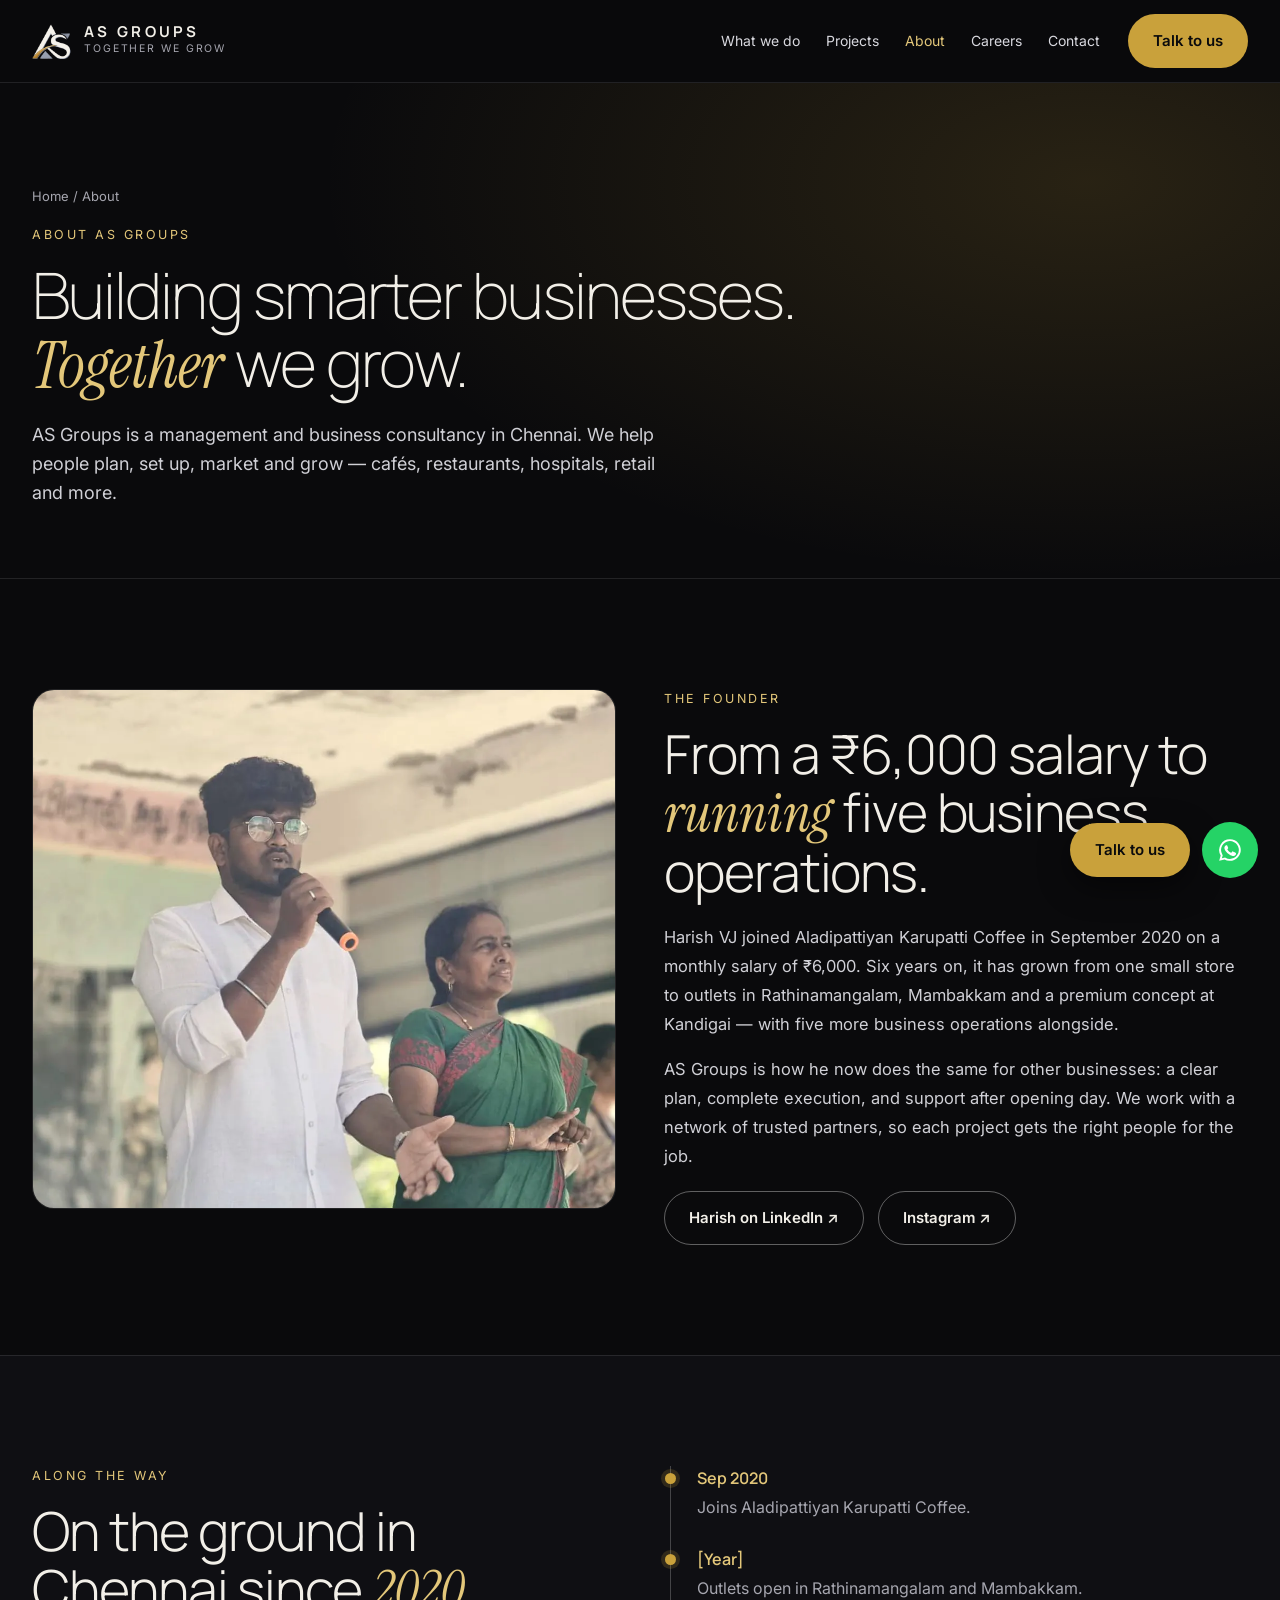
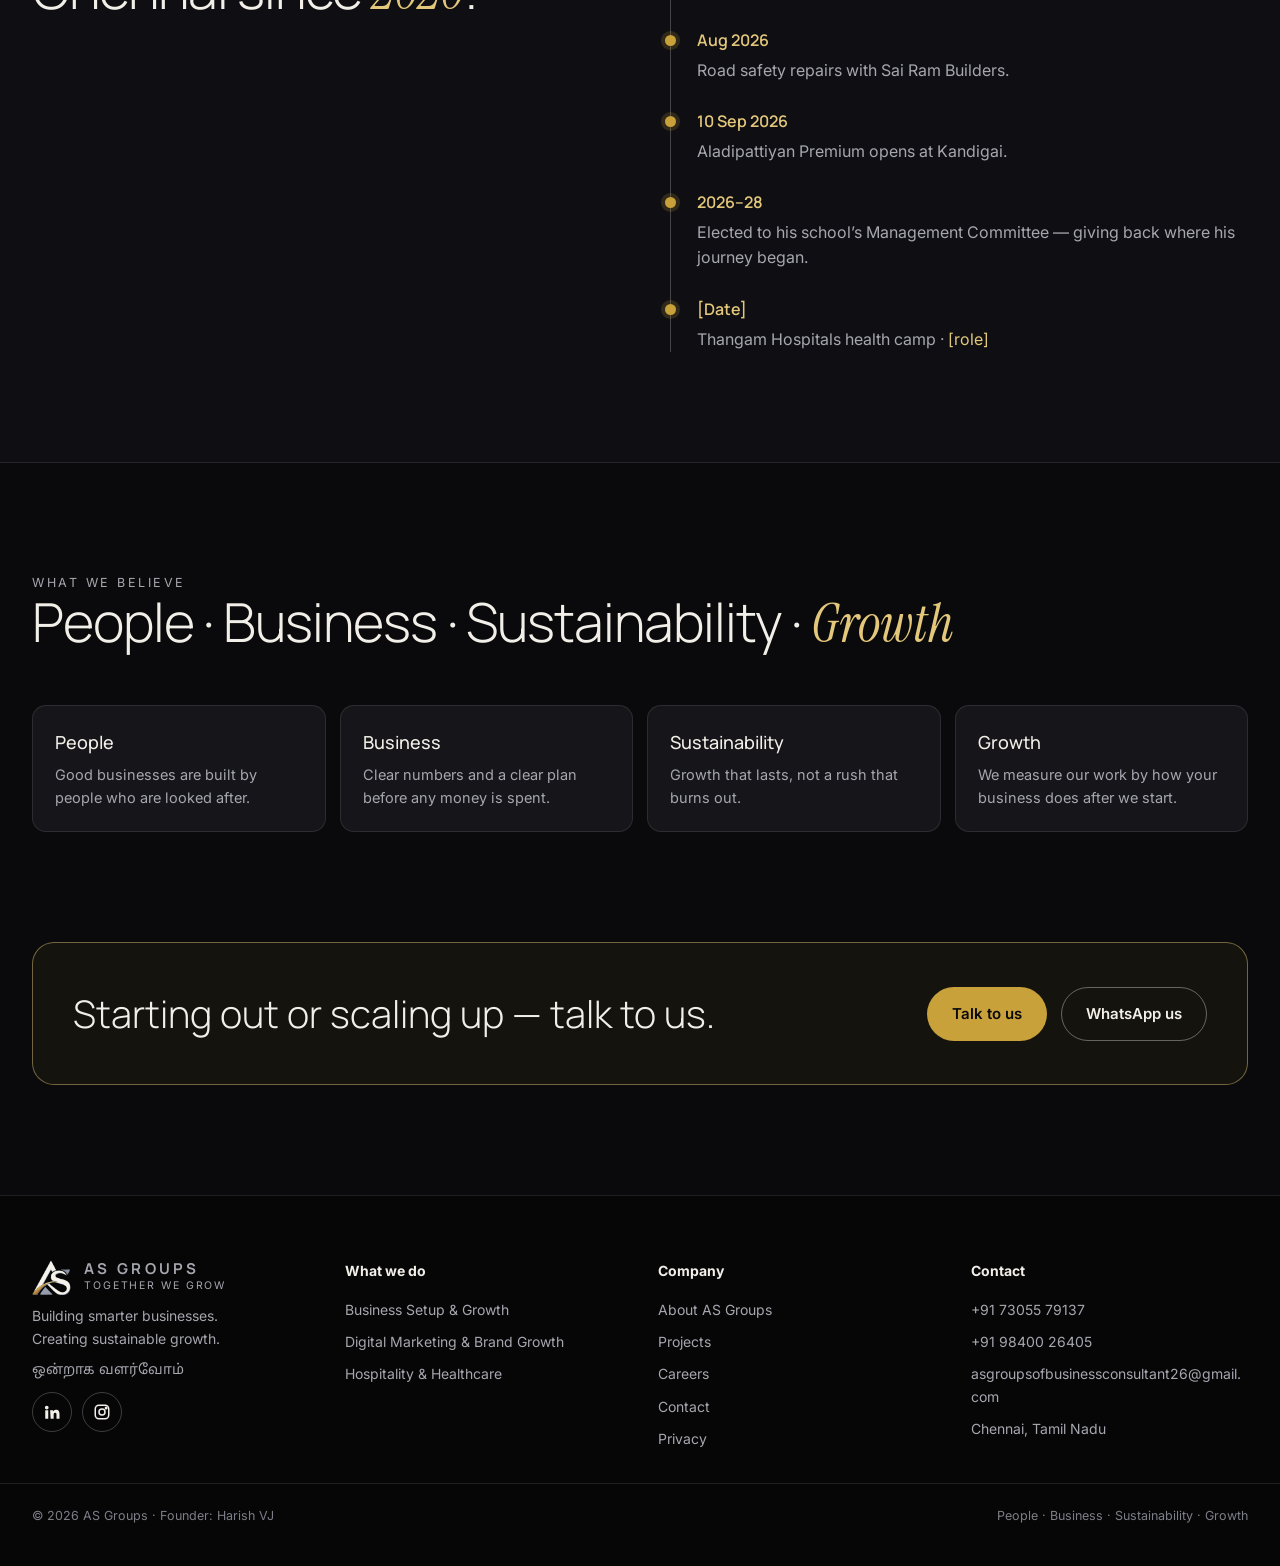
==== about.html @ 6f8d4e2d "AS Groups website: homepage, three service pages, projects, about, careers, contact and privacy Co-A" ====
<!DOCTYPE html>
<html lang="en">
<head>
<meta charset="utf-8">
<meta name="viewport" content="width=device-width, initial-scale=1">
<title>About — AS Groups</title>
<meta name="description" content="About AS Groups — management and business consultants in Chennai, founded by Harish VJ.">
<meta name="theme-color" content="#0A0A0C">
<link rel="icon" href="assets/img/favicon.png">
<link rel="preconnect" href="https://fonts.googleapis.com"><link rel="preconnect" href="https://fonts.gstatic.com" crossorigin>
<link href="https://fonts.googleapis.com/css2?family=Inter:wght@400;500;600&family=Manrope:wght@200;300;400;500;600;700;800&family=Instrument+Serif:ital@0;1&family=Noto+Sans+Tamil:wght@500&display=swap" rel="stylesheet">
<link rel="stylesheet" href="css/styles.css">
</head>
<body>
<a class="skip" href="#main">Skip to content</a>
<header id="site-header"></header>
<main id="main">
<section class="page-hero">
  <div class="wrap">
    <p class="crumbs in"><a href="index.html">Home</a> / About</p>
    <p class="eyebrow in">About AS Groups</p>
    <h1 class="in d1">Building smarter businesses. <span class="serif">Together</span> we grow.</h1>
    <p class="lead in d2">AS Groups is a management and business consultancy in Chennai. We help people plan, set up, market and grow — cafés, restaurants, hospitals, retail and more.</p>
  </div>
</section>

<section class="section">
  <div class="wrap split">
    <div class="media-frame reveal" style="min-height:520px"><img src="assets/img/speaking.webp" alt="Harish VJ, founder of AS Groups, speaking at a community event" style="object-position:40% 30%"></div>
    <div class="reveal d1">
      <p class="eyebrow">The founder</p>
      <h2 class="h2">From a ₹6,000 salary to <span class="serif">running</span> five business operations.</h2>
      <div class="prose" style="margin-top:22px">
        <p>Harish VJ joined Aladipattiyan Karupatti Coffee in September 2020 on a monthly salary of ₹6,000. Six years on, it has grown from one small store to outlets in Rathinamangalam, Mambakkam and a premium concept at Kandigai — with five more business operations alongside.</p>
        <p>AS Groups is how he now does the same for other businesses: a clear plan, complete execution, and support after opening day. We work with a network of trusted partners, so each project gets the right people for the job.</p>
      </div>
      <div class="hero-ctas" style="margin-top:20px">
        <a class="btn btn-ghost" href="https://www.linkedin.com/in/harish-ambigadoss-538801385/" target="_blank" rel="noopener">Harish on LinkedIn ↗</a>
        <a class="btn btn-ghost" href="https://www.instagram.com/vjharish._.8197/" target="_blank" rel="noopener">Instagram ↗</a>
      </div>
    </div>
  </div>
</section>
<section class="section alt">
  <div class="wrap split">
    <div class="reveal"><p class="eyebrow">Along the way</p><h2 class="h2">On the ground in Chennai since <span class="serif">2020</span>.</h2></div>
    <div class="timeline reveal d1">
      <div><b>Sep 2020</b><p>Joins Aladipattiyan Karupatti Coffee.</p></div>
      <div><b>[Year]</b><p>Outlets open in Rathinamangalam and Mambakkam.</p></div>
      <div><b>Aug 2026</b><p>Road safety repairs with Sai Ram Builders.</p></div>
      <div><b>10 Sep 2026</b><p>Aladipattiyan Premium opens at Kandigai.</p></div>
      <div><b>2026–28</b><p>Elected to his school’s Management Committee — giving back where his journey began.</p></div>
      <div><b>[Date]</b><p>Thangam Hospitals health camp · <span class="ph">[role]</span></p></div>
    </div>
  </div>
</section>
<section class="section">
  <div class="wrap">
    <div class="section-head reveal"><div><p class="eyebrow">What we believe</p><h2 class="h2">People · Business · Sustainability · <span class="serif">Growth</span></h2></div></div>
    <div class="svc-list">
      <div class="svc reveal"><h3>People</h3><p>Good businesses are built by people who are looked after.</p></div>
      <div class="svc reveal d1"><h3>Business</h3><p>Clear numbers and a clear plan before any money is spent.</p></div>
      <div class="svc reveal d2"><h3>Sustainability</h3><p>Growth that lasts, not a rush that burns out.</p></div>
      <div class="svc reveal d3"><h3>Growth</h3><p>We measure our work by how your business does after we start.</p></div>
    </div>
  </div>
</section>
<section class="section" style="padding-top:0">
  <div class="wrap"><div class="cta-band reveal"><h2>Starting out or scaling up — talk to us.</h2><div class="hero-ctas" style="margin:0"><button class="btn btn-gold" type="button" data-enquire="General enquiry">Talk to us</button><a class="btn btn-ghost" href="https://wa.me/917305579137" target="_blank" rel="noopener">WhatsApp us</a></div></div></div>
</section>

</main>
<footer id="site-footer"></footer>
<script src="js/content.js"></script>
<script src="js/main.js"></script>
</body>
</html>
---- css/styles.css ----
/* =========================================================
   AS Groups — site styles
   1. Tokens (colours, fonts, spacing) — change the look here
   2. Base
   3. Components, section by section (same order as index.html)
   4. Motion
   5. Mobile
   ========================================================= */

/* 1. TOKENS ------------------------------------------------ */
:root {
  /* C2 ink black + AS Groups gold */
  --bg: #0A0A0C;
  --bg-2: #0F0F13;          /* alternate section background */
  --surface: #15151A;       /* cards */
  --surface-2: #1B1B21;
  --line: rgba(255, 255, 255, .10);
  --line-strong: rgba(255, 255, 255, .22);
  --text: #F2EFE8;
  --muted: #A6A6AF;
  --muted-2: #7E7E88;
  --gold: #C9A13B;
  --gold-light: #E3C77A;
  --gold-soft: rgba(201, 161, 59, .12);
  --navy: #13224F;          /* brand link to the logo, used sparingly */
  --ink: #0A0A0C;           /* text on gold / ivory */
  --live: #7FE0A0;
  --progress: #F0C674;
  --wa: #25D366;

  --font-display: 'Manrope', system-ui, sans-serif;
  --font-body: 'Inter', system-ui, sans-serif;
  --font-accent: 'Instrument Serif', Georgia, serif;
  --font-tamil: 'Noto Sans Tamil', sans-serif;

  --max: 1280px;
  --pad: 32px;
  --radius: 18px;
  --radius-lg: 22px;
  --ease: cubic-bezier(.2, .7, .2, 1);
}

/* 2. BASE -------------------------------------------------- */
*, *::before, *::after { box-sizing: border-box; }
html { scroll-behavior: smooth; }
body { margin: 0; background: var(--bg); color: var(--text); font-family: var(--font-body); font-size: 16px; line-height: 1.6; -webkit-font-smoothing: antialiased; overflow-x: hidden; }
img { max-width: 100%; display: block; }
a { color: var(--gold-light); }
a:hover { color: #F2DFA6; }
button { font: inherit; }
:focus-visible { outline: 2px solid var(--gold-light); outline-offset: 3px; border-radius: 6px; }
.wrap { max-width: var(--max); margin: 0 auto; padding: 0 var(--pad); }
.serif { font-family: var(--font-accent); font-style: italic; font-weight: 400; color: var(--gold-light); letter-spacing: 0; }
.eyebrow { margin: 0 0 16px; font-size: 12.5px; letter-spacing: .2em; color: var(--gold-light); text-transform: uppercase; }
.h2 { margin: 0; font-family: var(--font-display); font-weight: 300; font-size: clamp(32px, 4.2vw, 58px); line-height: 1.08; letter-spacing: -.02em; }
.muted { color: var(--muted); }
.ph { color: var(--gold-light); } /* visible [placeholder] text still to be filled */
.sr-only { position: absolute; width: 1px; height: 1px; overflow: hidden; clip: rect(0 0 0 0); white-space: nowrap; }

.btn { display: inline-flex; align-items: center; gap: 9px; text-decoration: none; font-weight: 600; font-size: 15px; padding: 14px 24px; border-radius: 999px; border: 1px solid transparent; cursor: pointer; transition: transform .25s ease, background .25s ease, color .25s ease; min-height: 48px; }
.btn:hover { transform: translateY(-2px); }
.btn-gold { background: var(--gold); color: var(--ink); }
.btn-gold:hover { color: var(--ink); background: var(--gold-light); }
.btn-light { background: var(--text); color: var(--ink); }
.btn-light:hover { color: var(--ink); }
.btn-ghost { border-color: rgba(255, 255, 255, .35); color: var(--text); background: transparent; }
.btn-ghost:hover { color: var(--text); border-color: var(--text); }

/* 3. COMPONENTS -------------------------------------------- */

/* Header */
.site-header { position: sticky; top: 0; z-index: 50; background: rgba(10, 10, 12, .78); backdrop-filter: blur(14px); -webkit-backdrop-filter: blur(14px); border-bottom: 1px solid var(--line); }
.nav { display: flex; align-items: center; gap: 28px; padding-top: 14px; padding-bottom: 14px; }
.brand { display: flex; align-items: center; gap: 12px; text-decoration: none; color: var(--text); }
.brand img { width: 40px; height: 35px; object-fit: contain; }
.brand b { font-family: var(--font-display); font-weight: 700; letter-spacing: .22em; font-size: 15px; display: block; line-height: 1.1; }
.brand small { font-size: 10.5px; letter-spacing: .18em; color: var(--muted); display: block; }
.nav-links { display: flex; gap: 26px; margin-left: auto; font-size: 14px; }
.nav-links a { color: #D9D9DF; text-decoration: none; }
.nav-links a:hover { color: var(--gold-light); }
.menu-btn { display: none; margin-left: auto; background: none; border: 1px solid var(--line-strong); color: var(--text); border-radius: 10px; width: 46px; height: 46px; cursor: pointer; }

/* Hero (B2.2) */
.hero { position: relative; overflow: hidden; }
.hero-bg { position: absolute; inset: 0; width: 100%; height: 100%; object-fit: cover; object-position: 60% 50%; }
.hero-shade { position: absolute; inset: 0; background: linear-gradient(90deg, rgba(10,10,12,.95) 0%, rgba(10,10,12,.82) 40%, rgba(10,10,12,.62) 70%, rgba(10,10,12,.74) 100%); }
.hero-fade { position: absolute; left: 0; right: 0; bottom: 0; height: 160px; background: linear-gradient(0deg, var(--bg), rgba(10,10,12,0)); }
.hero-inner { position: relative; display: flex; flex-wrap: wrap; align-items: center; gap: 20px; min-height: 720px; padding-top: 30px; padding-bottom: 20px; }
.hero-copy { flex: 1 1 460px; min-width: 0; }
.hero h1 { margin: 0; font-family: var(--font-display); font-weight: 200; font-size: clamp(44px, 5.6vw, 80px); line-height: 1.04; letter-spacing: -.03em; }
.hero-lead { margin: 28px 0 0; max-width: 470px; font-size: 18px; color: #D0D0D6; }
.hero-ctas { display: flex; gap: 14px; flex-wrap: wrap; margin-top: 36px; }

.constellation { flex: 0 0 640px; height: 640px; position: relative; margin: 0 auto; }
.constellation .sway { position: absolute; inset: 0; }
.constellation svg { position: absolute; inset: 0; overflow: visible; }
.c-card { position: absolute; }
.c-card:hover { z-index: 5; }
.c-card .card { border-radius: 8px; overflow: hidden; border: 1px solid rgba(255,255,255,.25); box-shadow: 0 18px 40px rgba(0,0,0,.55); transition: transform .45s var(--ease), box-shadow .45s ease; }
.c-card .card:hover { transform: scale(1.18); box-shadow: 0 30px 60px rgba(0,0,0,.7); }  /* pops up while the float keeps running */
.c-card img { width: 100%; height: 100%; object-fit: cover; }
.c-gold { background: linear-gradient(160deg, var(--gold), #8A6A1F); display: flex; align-items: flex-end; padding: 14px; font-family: var(--font-display); font-weight: 700; color: var(--ink); font-size: 15px; line-height: 1.2; }
.hub { pointer-events: none; position: absolute; left: 150px; top: 220px; width: 340px; height: 200px; display: flex; flex-direction: column; align-items: center; justify-content: center; text-align: center; }
.hub .halo { position: absolute; inset: -40px; background: radial-gradient(closest-side, rgba(201,161,59,.22), rgba(201,161,59,0)); }
.hub-words { position: relative; height: 64px; width: 340px; }
.hub-words span { position: absolute; inset: 0; font-family: var(--font-display); font-weight: 200; font-size: 54px; letter-spacing: -.02em; line-height: 64px; opacity: 0; }
.hub-words .w3 { font-size: 46px; }
.hub-words .w4 { font-family: var(--font-accent); font-style: italic; font-size: 64px; color: var(--gold-light); }
.hub small { position: relative; font-size: 11px; letter-spacing: .24em; color: #D0D0D6; margin-top: 10px; }

/* "Where are you today?" chooser */
.chooser { position: relative; border-top: 1px solid rgba(227,199,122,.35); border-bottom: 1px solid var(--line); background: rgba(10,10,12,.88); }
.chooser .grid { display: grid; grid-template-columns: repeat(auto-fit, minmax(240px, 1fr)); }
.chooser-title { padding: 30px 24px 30px 0; border-right: 1px solid var(--line); }
.chooser-title .serif { font-size: 34px; line-height: 1.1; display: block; }
.door { display: flex; flex-direction: column; justify-content: center; gap: 6px; padding: 30px 24px; border: 0; border-right: 1px solid var(--line); background: transparent; color: var(--text); text-align: left; cursor: pointer; transition: background .3s ease; }
.door:last-child { border-right: 0; }
.door:hover { background: var(--gold-soft); }
.door .num { font-size: 12px; letter-spacing: .14em; color: var(--gold-light); }
.door .t { font-family: var(--font-display); font-size: 21px; }
.door .arr { display: inline-block; color: var(--gold-light); transition: transform .3s ease; }
.door:hover .arr { transform: translateX(6px); }
.door .s { font-size: 13.5px; color: var(--muted); }

/* Numbers */
.numbers { border-bottom: 1px solid var(--line); background: var(--bg-2); }
.numbers .grid { display: grid; grid-template-columns: repeat(auto-fit, minmax(220px, 1fr)); }
.stat { padding: 34px 24px; border-right: 1px solid var(--line); }
.stat:first-child { padding-left: 0; }
.stat:last-child { border-right: 0; }
.stat b { display: block; font-family: var(--font-display); font-weight: 300; font-size: 52px; line-height: 1; font-variant-numeric: tabular-nums; }
.stat b em { font-style: normal; color: var(--gold); }
.stat > span { display: block; font-size: 13.5px; color: var(--muted); margin-top: 8px; }

/* Services strip */
.strip { overflow: hidden; padding: 22px 0; border-bottom: 1px solid var(--line); }
.track { display: flex; width: max-content; font-family: var(--font-display); font-size: 22px; font-weight: 300; color: #D0D0D6; white-space: nowrap; }
.track span { padding: 0 22px; }
.track i { font-style: normal; color: var(--gold); }

/* Verticals */
.section { padding: 110px 0; }
.section-head { display: flex; flex-wrap: wrap; gap: 24px; align-items: flex-end; justify-content: space-between; margin-bottom: 52px; }
.section-head p { margin: 0; max-width: 380px; color: var(--muted); }
.stack { display: flex; flex-direction: column; gap: 28px; }
.vcard { position: sticky; top: 96px; background: var(--surface); border: 1px solid var(--line); border-radius: var(--radius-lg); overflow: hidden; display: grid; grid-template-columns: repeat(auto-fit, minmax(320px, 1fr)); min-height: 470px; box-shadow: 0 -20px 50px rgba(0,0,0,.45); }
.vcard:nth-child(2) { top: 124px; background: var(--surface-2); }
.vcard:nth-child(3) { top: 152px; background: #1F1F26; }
.vcard-media { position: relative; min-height: 300px; overflow: hidden; }
.vcard-media img { position: absolute; inset: 0; width: 100%; height: 100%; object-fit: cover; transition: transform 1.2s var(--ease); }
.vcard:hover .vcard-media img { transform: scale(1.05); }
.vcard-body { padding: 44px; display: flex; flex-direction: column; gap: 20px; }
.vcard-body .label { font-size: 12.5px; letter-spacing: .16em; color: var(--gold-light); text-transform: uppercase; }
.vcard-body h3 { margin: 0; font-family: var(--font-display); font-weight: 300; font-size: 32px; line-height: 1.2; letter-spacing: -.01em; }
.tags { display: flex; flex-wrap: wrap; gap: 8px; }
.tag { font-size: 13px; padding: 6px 12px; border-radius: 999px; border: 1px solid var(--line-strong); color: #D0D0D6; }
.tag.hot { border-color: rgba(227,199,122,.55); color: var(--gold-light); }
.vcard-foot { margin-top: auto; display: flex; align-items: center; gap: 28px; flex-wrap: wrap; border-top: 1px solid var(--line); padding-top: 20px; }
.count b { display: block; font-family: var(--font-display); font-size: 34px; font-weight: 300; line-height: 1.1; font-variant-numeric: tabular-nums; }
.count > span { font-size: 12.5px; display: flex; align-items: center; gap: 6px; }
.count .live { color: var(--live); }
.count .prog { color: var(--progress); }
.dot { width: 7px; height: 7px; border-radius: 50%; background: #3DDC84; display: inline-block; }
.vcard-foot .btn { margin-left: auto; padding: 11px 20px; font-size: 14px; min-height: 44px; }

/* Process */
.process-line { height: 2px; background: var(--line); border-radius: 2px; }
.process-line i { display: block; height: 2px; background: linear-gradient(90deg, var(--gold), var(--gold-light)); border-radius: 2px; transform-origin: left; transform: scaleX(0); transition: transform 1.6s var(--ease); }
.process-line.is-in i { transform: scaleX(1); }
html:not(.js) .process-line i { transform: none; }
.steps { display: grid; grid-template-columns: repeat(auto-fit, minmax(220px, 1fr)); gap: 28px; padding-top: 30px; }
.steps b { font-family: var(--font-display); font-size: 14px; color: var(--gold); }
.steps h3 { margin: 10px 0; font-family: var(--font-display); font-weight: 400; font-size: 24px; }
.steps p { margin: 0; color: var(--muted); }

/* Projects */
.alt { background: var(--bg-2); border-top: 1px solid var(--line); border-bottom: 1px solid var(--line); }
.cards { display: grid; grid-template-columns: repeat(auto-fit, minmax(250px, 1fr)); gap: 22px; }
.pcard { background: var(--surface); border: 1px solid var(--line); border-radius: var(--radius); overflow: hidden; transition: transform .35s ease, border-color .35s ease; }
.pcard:hover { transform: translateY(-6px); border-color: rgba(227,199,122,.5); }
.pcard-media { height: 200px; overflow: hidden; }
.pcard-media img { width: 100%; height: 100%; object-fit: cover; transition: transform 1.2s var(--ease); }
.pcard:hover .pcard-media img { transform: scale(1.05); }
.pcard-media.empty { display: flex; align-items: center; justify-content: center; background-color: #111115; background-image: radial-gradient(rgba(227,199,122,.18) 1px, transparent 1px); background-size: 14px 14px; }
.pcard-media.empty span { font-size: 12.5px; color: var(--gold-light); border: 1px dashed rgba(227,199,122,.6); padding: 6px 12px; border-radius: 8px; }
.pcard-body { padding: 22px; }
.pcard-meta { display: flex; justify-content: space-between; gap: 10px; font-size: 12px; }
.pcard-meta .k { color: var(--gold-light); letter-spacing: .12em; text-transform: uppercase; }
.pcard h3 { margin: 12px 0 6px; font-family: var(--font-display); font-weight: 400; font-size: 21px; }
.pcard p { margin: 0; color: var(--muted); font-size: 14px; }

/* More ways */
.tiles { display: grid; grid-template-columns: repeat(auto-fit, minmax(240px, 1fr)); gap: 20px; }
.tile { border: 1px solid var(--line-strong); border-radius: var(--radius); padding: 28px; transition: transform .35s ease, border-color .35s ease; }
.tile:hover { transform: translateY(-6px); border-color: rgba(227,199,122,.5); }
.tile h3 { margin: 18px 0 8px; font-family: var(--font-display); font-weight: 400; font-size: 21px; }
.tile p { margin: 0; color: var(--muted); font-size: 14.5px; }

/* Testimonials (T1.4) */
.ribbons { position: relative; height: 170px; margin-top: 30px; overflow: hidden; }
.ribbon { position: absolute; left: -5%; right: -5%; overflow: hidden; }
.ribbon.gold { top: 50px; transform: rotate(-3.5deg); background: var(--gold); padding: 14px 0; box-shadow: 0 18px 40px rgba(0,0,0,.45); z-index: 2; }
.ribbon.dark { top: 54px; transform: rotate(3deg); background: var(--navy); border-top: 1px solid rgba(227,199,122,.35); border-bottom: 1px solid rgba(227,199,122,.35); padding: 12px 0; }
.ribbon .track { font-size: 28px; }
.ribbon.gold .track { font-weight: 800; letter-spacing: .06em; color: var(--ink); }
.ribbon.gold .track i { color: var(--ink); }
.ribbon.dark .track { font-size: 24px; color: var(--gold-light); }
.testi { display: grid; grid-template-columns: repeat(auto-fit, minmax(340px, 1fr)); gap: 40px; padding-top: 30px; padding-bottom: 100px; }
.deck { position: relative; padding: 18px 34px 0 0; }
.deck .peek { position: absolute; aspect-ratio: 16/9; border-radius: 18px; }
.deck .peek.p1 { right: 0; top: 0; width: 88%; background: #1C1C24; border: 1px solid rgba(227,199,122,.25); --r: 5deg; }
.deck .peek.p2 { right: 16px; top: 9px; width: 92%; background: #17171E; border: 1px solid rgba(227,199,122,.3); --r: 2.5deg; animation-delay: -2s; }
.story { position: relative; aspect-ratio: 16/9; border-radius: 18px; overflow: hidden; background: var(--surface); border: 1px solid var(--line-strong); box-shadow: 0 30px 60px rgba(0,0,0,.55); }
.story .dots-bg { position: absolute; inset: 0; background-image: radial-gradient(rgba(227,199,122,.18) 1px, transparent 1px); background-size: 14px 14px; }
.story .sheen { position: absolute; top: 0; bottom: 0; left: 0; width: 30%; background: linear-gradient(90deg, rgba(255,255,255,0), rgba(255,255,255,.09), rgba(255,255,255,0)); pointer-events: none; }
.segs { position: absolute; left: 14px; right: 14px; top: 12px; display: flex; gap: 6px; z-index: 2; }
.segs button { flex: 1; height: 4px; border: 0; padding: 0; border-radius: 4px; background: rgba(255,255,255,.25); overflow: hidden; cursor: pointer; }
.segs button i { display: block; height: 100%; width: 0; background: var(--text); }
.segs button.done i { width: 100%; }
.segs button.now i { background: var(--gold); width: 100%; transform-origin: left; animation: fill 7s linear both; }
.story .tagph { position: absolute; left: 14px; top: 28px; font-size: 11px; color: var(--gold-light); border: 1px dashed rgba(227,199,122,.6); padding: 5px 10px; border-radius: 6px; }
.play { position: absolute; left: 50%; top: 50%; width: 86px; height: 86px; margin: -43px 0 0 -43px; border-radius: 50%; background: var(--gold); border: 0; display: flex; align-items: center; justify-content: center; cursor: pointer; }
.story .cap { position: absolute; left: 0; right: 0; bottom: 0; padding: 22px; background: linear-gradient(0deg, rgba(10,10,12,.95), rgba(10,10,12,0)); }
.story .cap p { margin: 0; font-family: var(--font-display); font-weight: 300; font-size: 22px; line-height: 1.25; }
.story .cap small { display: block; margin-top: 6px; color: var(--muted); font-size: 13px; }
.note { margin: 14px 0 0; font-size: 12.5px; color: var(--muted-2); }
.quotes { display: flex; flex-direction: column; gap: 20px; }
.paint { position: relative; margin: 0; color: var(--ink); transition: transform .4s ease; }
.paint:hover { transform: translateY(-6px) rotate(0deg) !important; }
.paint .brush { position: absolute; inset: 0; width: 100%; height: 100%; object-fit: fill; pointer-events: none; }
.paint .inner { position: relative; padding: 36px 44px 34px 38px; }
.paint .src { font-size: 11.5px; font-weight: 700; letter-spacing: .06em; opacity: .75; }
.paint blockquote { margin: 12px 0 16px; font-family: var(--font-display); font-size: 16.5px; line-height: 1.6; font-weight: 500; }
.paint figcaption { display: flex; align-items: center; gap: 12px; font-size: 14px; line-height: 1.35; }
.avatar { width: 42px; height: 42px; border-radius: 50%; background: var(--ink); color: var(--gold-light); display: flex; align-items: center; justify-content: center; font-family: var(--font-display); font-weight: 600; font-size: 13px; flex: 0 0 auto; overflow: hidden; }
.avatar img { width: 100%; height: 100%; object-fit: cover; }
.qnav { display: flex; gap: 8px; align-items: center; margin-top: 4px; }
.qnav button { height: 6px; border: 0; padding: 0; border-radius: 6px; background: rgba(255,255,255,.25); width: 12px; cursor: pointer; transition: width .3s ease, background .3s ease; }
.qnav button[aria-current="true"] { width: 34px; background: var(--gold); }
.qnav a { margin-left: auto; font-size: 13.5px; text-decoration: none; }

/* Founder */
.founder { display: grid; grid-template-columns: repeat(auto-fit, minmax(320px, 1fr)); gap: 56px; align-items: center; }
.founder-photo { position: relative; border-radius: var(--radius-lg); overflow: hidden; min-height: 520px; }
.founder-photo img { position: absolute; inset: 0; width: 100%; height: 100%; object-fit: cover; object-position: 40% 30%; }
.founder p.body { margin: 26px 0 0; color: #D0D0D6; font-size: 17px; line-height: 1.7; }
.smc { display: flex; gap: 16px; align-items: center; margin-top: 28px; padding: 14px; border: 1px solid var(--line-strong); border-radius: 16px; max-width: 520px; }
.smc img { width: 120px; height: 90px; object-fit: cover; border-radius: 10px; flex: 0 0 auto; }
.smc span { font-size: 14px; color: #D0D0D6; }
.vision { margin: 26px 0 0; padding-left: 18px; border-left: 2px solid var(--gold); font-family: var(--font-accent); font-style: italic; font-size: 22px; line-height: 1.4; color: var(--text); }

/* Closing doors */
.doors { display: grid; grid-template-columns: repeat(auto-fit, minmax(320px, 1fr)); gap: 20px; }
.bigdoor { display: block; text-align: left; color: var(--text); background: transparent; border: 1px solid var(--line-strong); border-radius: 20px; padding: 34px; cursor: pointer; transition: background .3s ease, border-color .3s ease, transform .3s ease; }
.bigdoor:hover { background: var(--gold-soft); border-color: rgba(227,199,122,.7); transform: translateY(-4px); }
.bigdoor.featured { border-color: rgba(227,199,122,.45); background: rgba(201,161,59,.06); }
.bigdoor .k { font-size: 12.5px; letter-spacing: .16em; color: var(--gold-light); text-transform: uppercase; }
.bigdoor .t { display: block; margin-top: 12px; font-family: var(--font-display); font-weight: 300; font-size: 34px; line-height: 1.15; }
.bigdoor .d { display: block; margin-top: 12px; color: var(--muted); }
.bigdoor .go { display: inline-block; margin-top: 22px; color: var(--gold-light); font-weight: 600; }
.contact-line { display: flex; flex-wrap: wrap; gap: 14px 28px; align-items: center; margin-top: 36px; color: var(--muted); }
.contact-line a { text-decoration: none; }

/* Footer */
.footer { background: #060607; border-top: 1px solid var(--line); }
.footer .grid { display: grid; grid-template-columns: repeat(auto-fit, minmax(200px, 1fr)); gap: 36px; padding-top: 64px; padding-bottom: 32px; }
.footer h4 { margin: 0 0 6px; font-size: 14px; color: var(--text); }
.footer .col { display: flex; flex-direction: column; gap: 10px; font-size: 14px; }
.footer .col a, .footer .col span { color: var(--muted); text-decoration: none; word-break: break-word; }
.footer .col a:hover { color: var(--gold-light); }
.tamil { font-family: var(--font-tamil); color: var(--gold-light); font-size: 14px; }
.footer .base { display: flex; flex-wrap: wrap; gap: 12px; justify-content: space-between; font-size: 12.5px; color: var(--muted-2); border-top: 1px solid var(--line); padding-top: 22px; padding-bottom: 40px; }

/* Floating actions */
.fab { position: fixed; right: 22px; bottom: 22px; z-index: 60; display: flex; align-items: center; gap: 12px; }
.fab .btn { box-shadow: 0 10px 30px rgba(0,0,0,.5); }
.fab-wa { width: 56px; height: 56px; border-radius: 50%; background: var(--wa); display: flex; align-items: center; justify-content: center; }

/* Enquiry modal */
.modal { position: fixed; inset: 0; z-index: 100; display: none; align-items: flex-end; justify-content: center; padding: 20px; }
.modal.open { display: flex; }
.modal-backdrop { position: absolute; inset: 0; background: rgba(5,5,7,.72); backdrop-filter: blur(6px); -webkit-backdrop-filter: blur(6px); }
.panel { position: relative; width: min(580px, 100%); max-height: calc(100vh - 40px); overflow: auto; background: #111115; border: 1px solid rgba(227,199,122,.3); border-radius: 24px; box-shadow: 0 40px 90px rgba(0,0,0,.7); margin: auto; }
.modal.open .panel { animation: up .5s var(--ease) both; }
.panel-head { display: flex; align-items: center; justify-content: space-between; padding: 18px 22px; border-bottom: 1px solid var(--line); }
.panel-head span { display: flex; align-items: center; gap: 10px; font-family: var(--font-display); font-weight: 600; }
.panel-head img { width: 30px; height: 26px; object-fit: contain; }
.close { width: 44px; height: 44px; border-radius: 50%; border: 0; background: transparent; color: var(--text); cursor: pointer; }
.panel form { padding: 22px; display: flex; flex-direction: column; gap: 18px; }
.panel fieldset { border: 0; margin: 0; padding: 0; }
.panel legend { font-size: 14px; font-weight: 600; margin-bottom: 12px; }
.chips { display: flex; flex-wrap: wrap; gap: 8px; }
.chip { font-size: 13.5px; padding: 10px 14px; border-radius: 999px; border: 1px solid var(--line-strong); background: transparent; color: #D9D9DF; min-height: 44px; cursor: pointer; transition: background .2s ease, border-color .2s ease, transform .2s ease; }
.chip:hover { transform: translateY(-2px); border-color: rgba(227,199,122,.7); }
.chip[aria-pressed="true"] { background: var(--gold); border-color: var(--gold); color: var(--ink); font-weight: 600; }
.hint { margin: 10px 0 0; color: var(--progress); font-size: 13px; }
.fields { display: grid; grid-template-columns: repeat(auto-fit, minmax(200px, 1fr)); gap: 12px; }
.panel label { display: flex; flex-direction: column; gap: 6px; font-size: 13px; color: #D0D0D6; }
.field { width: 100%; background: #0B0B0E; border: 1px solid var(--line-strong); border-radius: 12px; color: var(--text); font: inherit; font-size: 15px; padding: 13px 14px; outline: none; transition: border-color .2s ease; }
.field:focus { border-color: var(--gold); }
.field::placeholder { color: var(--muted-2); }
.consent { flex-direction: row !important; align-items: flex-start; gap: 10px !important; font-size: 12.5px !important; color: var(--muted) !important; }
.consent input { margin-top: 3px; accent-color: var(--gold); width: 16px; height: 16px; }
.hp { position: absolute; left: -9999px; }
.sent { padding: 40px 26px; display: none; flex-direction: column; align-items: flex-start; gap: 14px; }
.sent.show { display: flex; }
.sent .tick { width: 64px; height: 64px; border-radius: 50%; background: #3DDC84; display: flex; align-items: center; justify-content: center; animation: pop .5s var(--ease) both; }
.sent h3 { margin: 0; font-family: var(--font-display); font-weight: 400; font-size: 28px; }

/* 4. MOTION ------------------------------------------------ */
@keyframes rise { from { opacity: 0; transform: translateY(28px); } to { opacity: 1; transform: none; } }
@keyframes marquee { from { transform: translateX(0); } to { transform: translateX(-50%); } }
@keyframes marquee-r { from { transform: translateX(-50%); } to { transform: translateX(0); } }
@keyframes sway { from { transform: rotate(-2.5deg); } to { transform: rotate(2.5deg); } }
@keyframes f1 { 0%,100% { transform: translate(0,0) rotate(-5deg); } 50% { transform: translate(8px,-12px) rotate(-3deg); } }
@keyframes f2 { 0%,100% { transform: translate(0,0) rotate(4deg); } 50% { transform: translate(-10px,10px) rotate(6deg); } }
@keyframes f3 { 0%,100% { transform: translate(0,0) rotate(-3deg); } 50% { transform: translate(12px,8px) rotate(-1deg); } }
@keyframes flow { to { stroke-dashoffset: -48; } }
@keyframes cyc { 0% { opacity: 0; transform: translateY(12px); } 5%,22% { opacity: 1; transform: none; } 27%,100% { opacity: 0; transform: translateY(-12px); } }
@keyframes halo { 0%,100% { opacity: .55; transform: scale(1); } 50% { opacity: .9; transform: scale(1.08); } }
@keyframes zoomout { from { transform: scale(1.12); } to { transform: scale(1); } }
@keyframes fill { from { transform: scaleX(0); } to { transform: scaleX(1); } }
@keyframes peek { 0%,100% { transform: translate(0,0) rotate(var(--r)); } 50% { transform: translate(6px,-6px) rotate(var(--r)); } }
@keyframes float { 0%,100% { transform: translateY(0); } 50% { transform: translateY(-6px); } }
@keyframes sweep { 0%,60% { transform: translateX(-120%) skewX(-18deg); } 100% { transform: translateX(320%) skewX(-18deg); } }
@keyframes drift { from { background-position: 0 0; } to { background-position: 140px 70px; } }
@keyframes paintin { from { clip-path: inset(0 100% 0 0); } to { clip-path: inset(0 0 0 0); } }
@keyframes textin { from { opacity: 0; transform: translateX(-12px); } to { opacity: 1; transform: none; } }
@keyframes bob { 0%,100% { transform: translateY(0); } 50% { transform: translateY(-7px); } }
@keyframes pulse { 0% { box-shadow: 0 0 0 0 rgba(201,161,59,.55); } 70% { box-shadow: 0 0 0 18px rgba(201,161,59,0); } 100% { box-shadow: 0 0 0 0 rgba(201,161,59,0); } }
@keyframes pulse-wa { 0% { box-shadow: 0 0 0 0 rgba(37,211,102,.55); } 70% { box-shadow: 0 0 0 16px rgba(37,211,102,0); } 100% { box-shadow: 0 0 0 0 rgba(37,211,102,0); } }
@keyframes blink { 0%,100% { opacity: 1; } 50% { opacity: .35; } }
@keyframes up { from { opacity: 0; transform: translateY(40px) scale(.98); } to { opacity: 1; transform: none; } }
@keyframes pop { 0% { transform: scale(.6); opacity: 0; } 70% { transform: scale(1.08); } 100% { transform: scale(1); opacity: 1; } }

.in { animation: rise .9s var(--ease) both; }
.d1 { animation-delay: .15s; } .d2 { animation-delay: .3s; } .d3 { animation-delay: .45s; }
.js .reveal { opacity: 0; transform: translateY(28px); transition: opacity .8s var(--ease), transform .8s var(--ease); }
.js .reveal.is-in { opacity: 1; transform: none; }
.hero-bg { animation: zoomout 20s ease-out both; }
.strip .track { animation: marquee 60s linear infinite; }
.ribbon.gold .track { animation: marquee 28s linear infinite; }
.ribbon.dark .track { animation: marquee-r 34s linear infinite; }
.sway { animation: sway 14s ease-in-out infinite alternate; transform-origin: 50% 50%; }
.f1 { animation: f1 9s ease-in-out infinite; } .f2 { animation: f2 11s ease-in-out infinite; } .f3 { animation: f3 10s ease-in-out infinite; } .slow { animation-duration: 13s; }
.flow { animation: flow 3.5s linear infinite; }
.hub-words span { animation: cyc 10s ease-in-out infinite; }
.hub-words .w2 { animation-delay: 2.5s; } .hub-words .w3 { animation-delay: 5s; } .hub-words .w4 { animation-delay: 7.5s; }
.hub .halo { animation: halo 5s ease-in-out infinite; }
.deck .peek { animation: peek 7s ease-in-out infinite; }
.story { animation: float 8s ease-in-out infinite; }
.story .sheen { animation: sweep 5s ease-in-out infinite; }
.story .dots-bg { animation: drift 14s linear infinite; }
.play { animation: pulse 2.4s infinite; }
.fab-wa { animation: pulse-wa 2.4s infinite; }
.dot { animation: blink 1.6s ease-in-out infinite; }
.paint.enter .brush { animation: paintin .9s cubic-bezier(.6,0,.2,1) both; }
.paint.enter .inner { animation: textin .6s ease-out .55s both; }
.paint.enter.second .brush { animation-delay: .3s; } .paint.enter.second .inner { animation-delay: .85s; }
.paint .bobber { animation: bob 6s ease-in-out infinite; }
.paint.second .bobber { animation-delay: -3s; }

@media (prefers-reduced-motion: reduce) {
  *, *::before, *::after { animation: none !important; transition: none !important; }
  .js .reveal { opacity: 1; transform: none; }
  .hub-words span { opacity: 0; } .hub-words .w4 { opacity: 1; }
  .process-line i { transform: none; }
}

/* 5. MOBILE ------------------------------------------------ */
@media (max-width: 1080px) {
  .constellation { transform: scale(.82); transform-origin: top center; height: 540px; flex-basis: 640px; }
}
@media (max-width: 860px) {
  :root { --pad: 20px; }
  .nav-links { display: none; position: absolute; top: 100%; left: 0; right: 0; flex-direction: column; gap: 0; background: #0A0A0C; border-bottom: 1px solid var(--line); padding: 8px var(--pad) 16px; }
  .nav-links.open { display: flex; }
  .nav-links a { padding: 12px 0; border-bottom: 1px solid var(--line); }
  .menu-btn { display: inline-flex; align-items: center; justify-content: center; }
  .nav > .btn { display: none; }
  .hero-inner { min-height: auto; padding-top: 40px; }
  .constellation { flex-basis: 100%; height: 470px; transform: none; }
  .constellation .c-card.hide-sm, .constellation svg { display: none; }
  .constellation .sway { animation: none; }
  .c-card.m1 { left: 2% !important; top: 20px !important; }
  .c-card.m2 { left: auto !important; right: 2% !important; top: 0 !important; }
  .c-card.m3 { left: 50% !important; margin-left: -67px; top: 292px !important; }
  .hub { left: 50%; top: 115px; margin-left: -170px; transform: scale(.75); }
  .chooser-title, .door { border-right: 0; border-bottom: 1px solid var(--line); padding-left: 0; padding-right: 0; }
  .numbers .grid { grid-template-columns: 1fr 1fr; }
  .stat { border-right: 0; border-bottom: 1px solid var(--line); padding: 22px 12px 22px 0; }
  .stat b { font-size: 40px; }
  .vcard { position: relative; top: 0 !important; min-height: 0; }
  .vcard-body { padding: 28px 22px; }
  .vcard-body h3 { font-size: 26px; }
  .section { padding: 80px 0; }
  .testi { gap: 28px; }
  .paint .inner { padding: 30px 30px 28px 26px; }
  .founder-photo { min-height: 380px; }
  .fab .btn { display: none; }
  .pcard-media { height: 170px; }
  .tiles { grid-template-columns: 1fr 1fr; gap: 12px; }
  .tile { padding: 20px 16px; }
  .tile h3 { font-size: 18px; margin-top: 12px; }
  .testi { grid-template-columns: 1fr; }
  .ribbon .track { font-size: 20px; }
  .paint { margin-left: 0 !important; margin-right: 0 !important; }
  .story, .deck .peek { aspect-ratio: 4/3; }
  .play { width: 64px; height: 64px; margin: -52px 0 0 -32px; }
  .story .cap { padding: 16px; }
  .story .cap p { font-size: 17px; }
  .ribbons { height: 130px; margin-top: 10px; }
}

/* Added: shared bits used by all pages ------------------- */
.skip { position: absolute; left: 12px; top: -60px; z-index: 200; background: var(--gold); color: var(--ink); padding: 10px 16px; border-radius: 8px; font-weight: 600; text-decoration: none; }
.skip:focus { top: 12px; color: var(--ink); }
.nav-links a[aria-current="page"] { color: var(--gold-light); }
.hero-numbers { position: relative; background: rgba(10,10,12,.72); border-top: 1px solid var(--line); border-bottom: 0; backdrop-filter: blur(6px); -webkit-backdrop-filter: blur(6px); }
.chooser h2.serif { font-size: 34px; line-height: 1.1; }
.socials { display: flex; gap: 10px; }
.socials a { width: 40px; height: 40px; border-radius: 50%; border: 1px solid var(--line-strong); display: inline-flex; align-items: center; justify-content: center; color: var(--text) !important; }
.socials a:hover { border-color: var(--gold-light); color: var(--gold-light) !important; }
.social-btn { display: inline-flex; align-items: center; min-height: 48px; padding: 0 6px; color: var(--gold-light); text-decoration: none; font-weight: 600; font-size: 15px; }
.social-btn::after { content: ' ↗'; margin-left: 4px; }
.live-tag { color: var(--live); display: inline-flex; align-items: center; gap: 6px; }
.prog-tag { color: var(--progress); }
.img-note { position: absolute; left: 14px; bottom: 14px; font-size: 12px; background: rgba(10,10,12,.8); border: 1px dashed rgba(227,199,122,.6); padding: 5px 10px; border-radius: 6px; }
.toast { position: absolute; left: 50%; bottom: 90px; transform: translateX(-50%); background: rgba(10,10,12,.92); border: 1px solid var(--line-strong); padding: 10px 14px; border-radius: 10px; font-size: 13.5px; z-index: 3; white-space: nowrap; }

/* Inner pages ------------------------------------------- */
.page-hero { position: relative; overflow: hidden; padding: 90px 0 70px; border-bottom: 1px solid var(--line); }
.page-hero::before { content: ''; position: absolute; inset: 0; background: radial-gradient(60% 80% at 85% 20%, rgba(201,161,59,.16), rgba(201,161,59,0)); pointer-events: none; }
.page-hero .wrap { position: relative; }
.page-hero h1 { margin: 0; font-family: var(--font-display); font-weight: 200; font-size: clamp(40px, 5vw, 68px); line-height: 1.06; letter-spacing: -.03em; max-width: 900px; }
.page-hero .lead { margin: 22px 0 0; max-width: 640px; font-size: 18px; color: #D0D0D6; }
.crumbs { font-size: 13px; color: var(--muted); margin-bottom: 18px; }
.crumbs a { color: var(--muted); text-decoration: none; }
.crumbs a:hover { color: var(--gold-light); }
.split { display: grid; grid-template-columns: repeat(auto-fit, minmax(320px, 1fr)); gap: 48px; align-items: start; }
.svc-list { display: grid; grid-template-columns: repeat(auto-fit, minmax(240px, 1fr)); gap: 14px; }
.svc { background: var(--surface); border: 1px solid var(--line); border-radius: 14px; padding: 22px; transition: border-color .3s ease, transform .3s ease; }
.svc:hover { border-color: rgba(227,199,122,.5); transform: translateY(-4px); }
.svc h3 { margin: 0 0 6px; font-family: var(--font-display); font-weight: 500; font-size: 18px; }
.svc p { margin: 0; color: var(--muted); font-size: 14.5px; }
.media-frame { border-radius: var(--radius-lg); overflow: hidden; position: relative; min-height: 360px; border: 1px solid var(--line); }
.media-frame img { position: absolute; inset: 0; width: 100%; height: 100%; object-fit: cover; }
.prose { max-width: 760px; color: #D0D0D6; font-size: 16.5px; line-height: 1.75; }
.prose h2 { font-family: var(--font-display); font-weight: 400; color: var(--text); font-size: 26px; margin: 44px 0 10px; }
.prose ul { padding-left: 20px; }
.cta-band { border: 1px solid rgba(227,199,122,.45); background: rgba(201,161,59,.06); border-radius: 22px; padding: 40px; display: flex; flex-wrap: wrap; gap: 20px; align-items: center; justify-content: space-between; }
.cta-band h2 { margin: 0; font-family: var(--font-display); font-weight: 300; font-size: clamp(26px, 3vw, 38px); }
.filters { display: flex; flex-wrap: wrap; gap: 8px; margin-bottom: 28px; }
.contact-grid { display: grid; grid-template-columns: repeat(auto-fit, minmax(260px, 1fr)); gap: 18px; }
.contact-card { background: var(--surface); border: 1px solid var(--line); border-radius: 16px; padding: 26px; display: flex; flex-direction: column; gap: 8px; }
.contact-card .k { font-size: 12.5px; letter-spacing: .16em; text-transform: uppercase; color: var(--gold-light); }
.contact-card a, .contact-card span.v { font-family: var(--font-display); font-size: 20px; color: var(--text); text-decoration: none; word-break: break-word; }
.contact-card a:hover { color: var(--gold-light); }
.timeline { border-left: 1px solid var(--line-strong); margin-left: 6px; padding-left: 26px; display: flex; flex-direction: column; gap: 26px; }
.timeline div { position: relative; }
.timeline div::before { content: ''; position: absolute; left: -32px; top: 7px; width: 11px; height: 11px; border-radius: 50%; background: var(--gold); box-shadow: 0 0 0 4px rgba(201,161,59,.18); }
.timeline b { font-family: var(--font-display); color: var(--gold-light); font-weight: 600; }
.timeline p { margin: 4px 0 0; color: var(--muted); }
@media (max-width: 860px) { .page-hero { padding: 60px 0 50px; } .cta-band { padding: 28px 22px; } }
/* Placeholders on the light painted plates need dark text to stay readable */
.paint .ph { color: #5A3F06; background: rgba(201,161,59,.22); border-radius: 3px; padding: 0 2px; }
.paint .avatar .ph { color: var(--gold-light); background: none; }
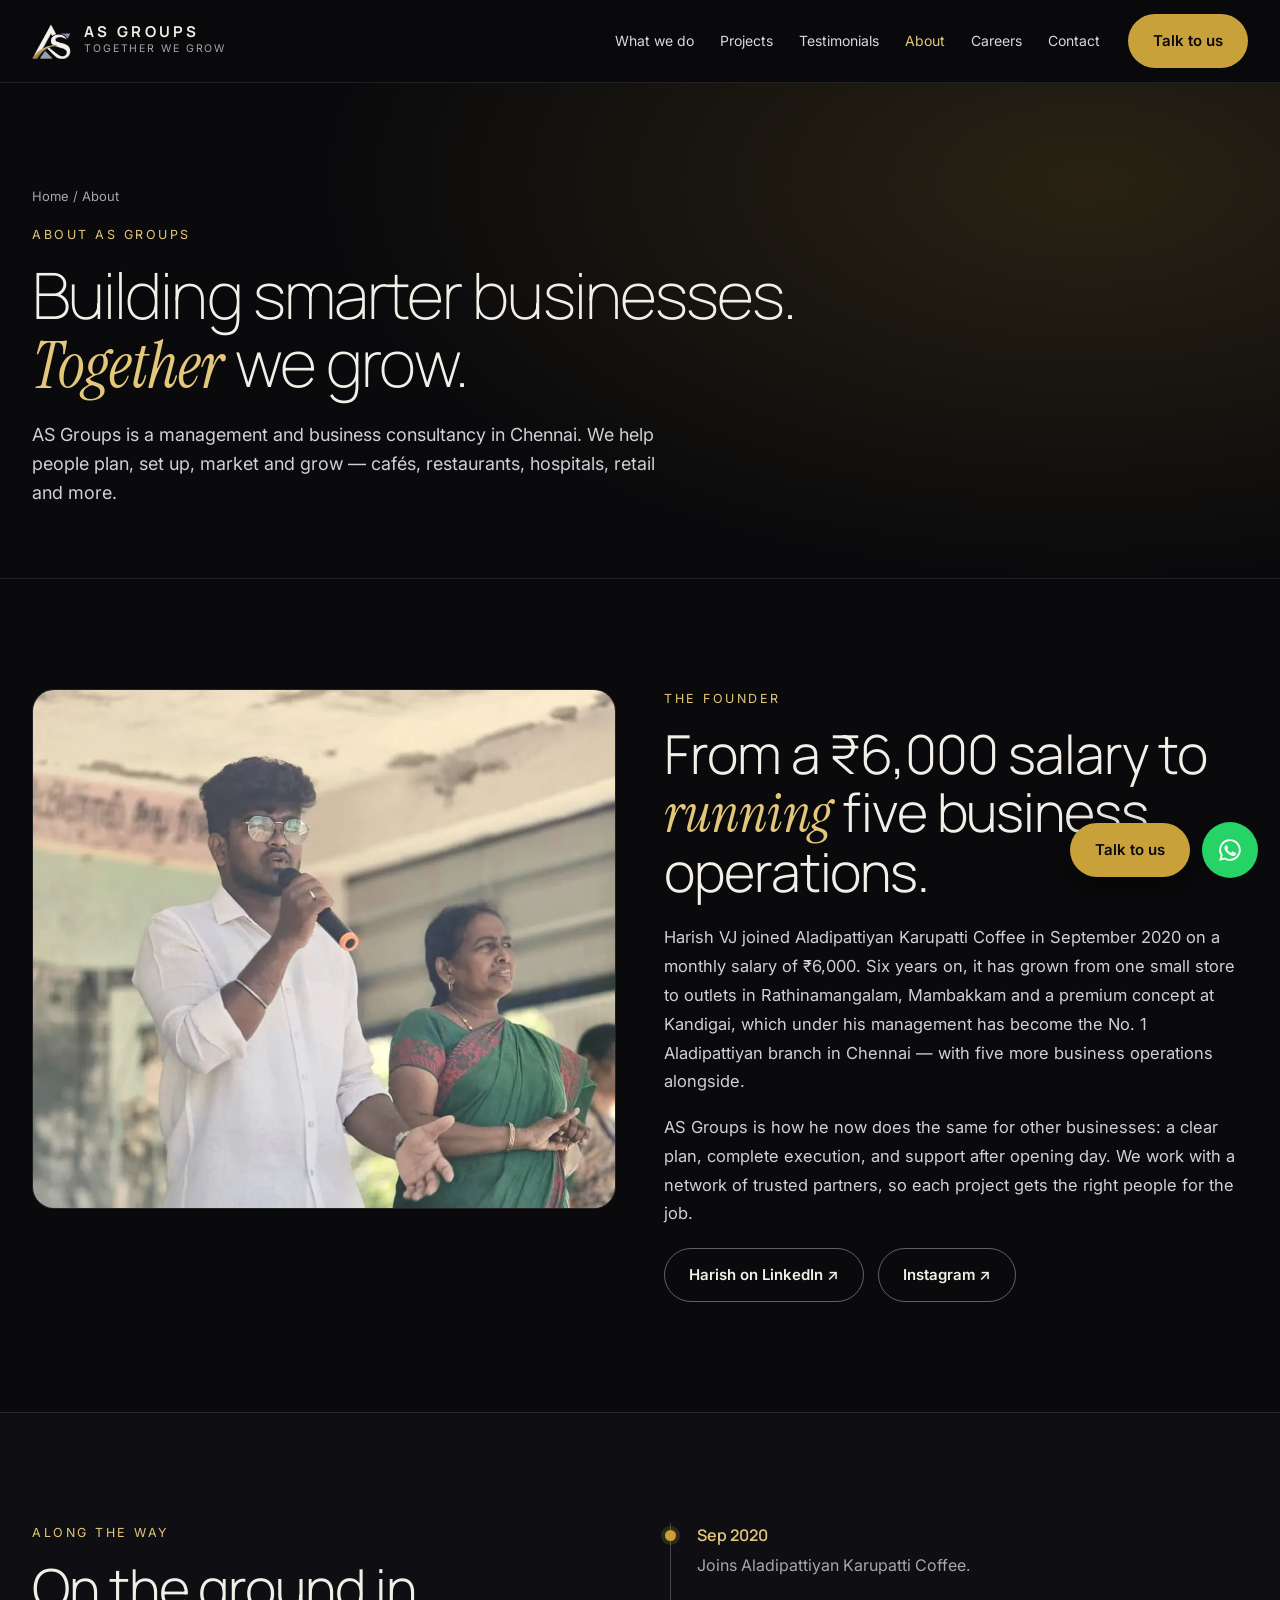
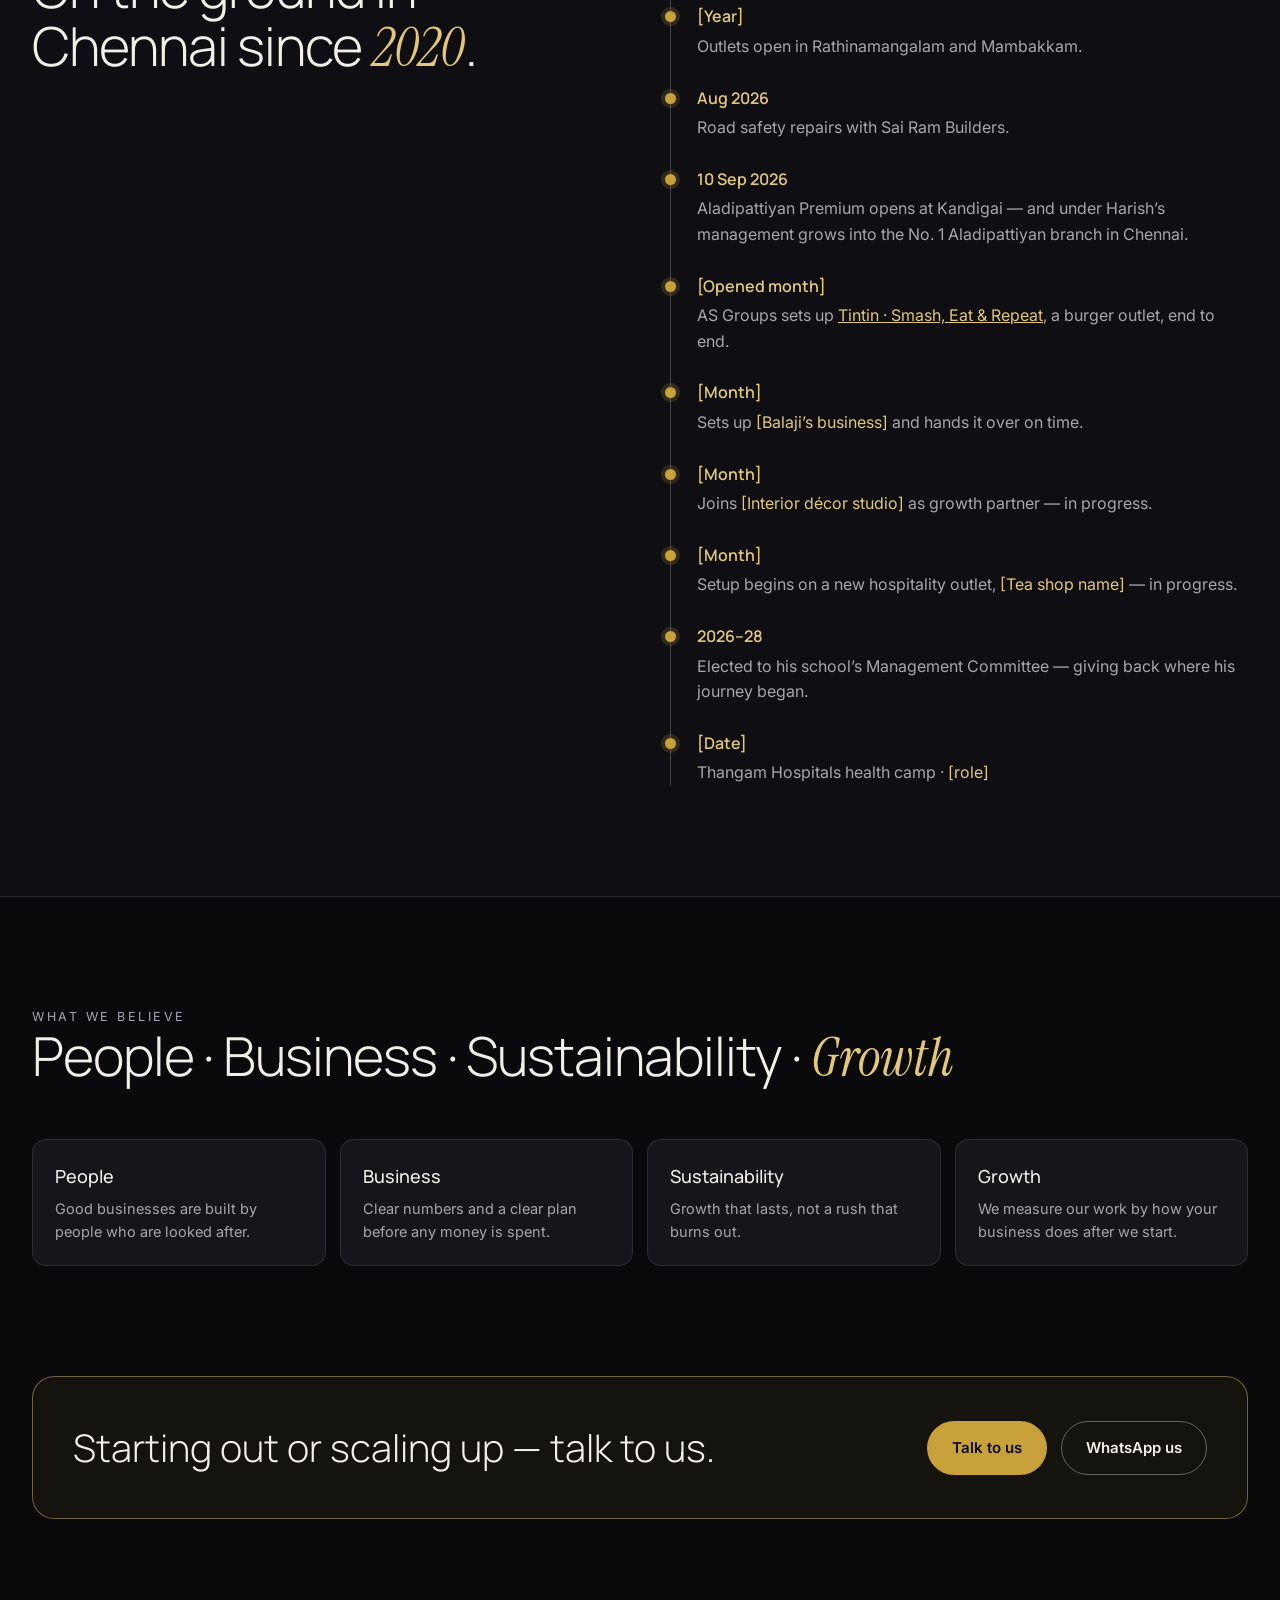
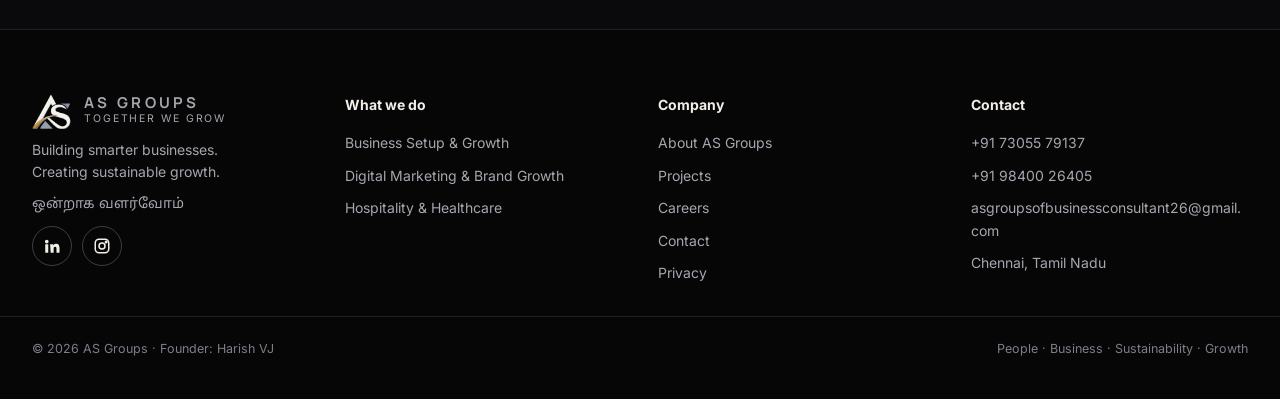
==== commit 9500dabe: "About timeline now lists Tintin and the other projects, and Aladipattiyan Premium as the No. 1 branc" ====
--- a/about.html
+++ b/about.html
@@ -31,7 +31,7 @@
       <p class="eyebrow">The founder</p>
       <h2 class="h2">From a ₹6,000 salary to <span class="serif">running</span> five business operations.</h2>
       <div class="prose" style="margin-top:22px">
-        <p>Harish VJ joined Aladipattiyan Karupatti Coffee in September 2020 on a monthly salary of ₹6,000. Six years on, it has grown from one small store to outlets in Rathinamangalam, Mambakkam and a premium concept at Kandigai — with five more business operations alongside.</p>
+        <p>Harish VJ joined Aladipattiyan Karupatti Coffee in September 2020 on a monthly salary of ₹6,000. Six years on, it has grown from one small store to outlets in Rathinamangalam, Mambakkam and a premium concept at Kandigai, which under his management has become the No. 1 Aladipattiyan branch in Chennai — with five more business operations alongside.</p>
         <p>AS Groups is how he now does the same for other businesses: a clear plan, complete execution, and support after opening day. We work with a network of trusted partners, so each project gets the right people for the job.</p>
       </div>
       <div class="hero-ctas" style="margin-top:20px">
@@ -48,7 +48,11 @@
       <div><b>Sep 2020</b><p>Joins Aladipattiyan Karupatti Coffee.</p></div>
       <div><b>[Year]</b><p>Outlets open in Rathinamangalam and Mambakkam.</p></div>
       <div><b>Aug 2026</b><p>Road safety repairs with Sai Ram Builders.</p></div>
-      <div><b>10 Sep 2026</b><p>Aladipattiyan Premium opens at Kandigai.</p></div>
+      <div><b>10 Sep 2026</b><p>Aladipattiyan Premium opens at Kandigai — and under Harish’s management grows into the No. 1 Aladipattiyan branch in Chennai.</p></div>
+      <div><b><span class="ph">[Opened month]</span></b><p>AS Groups sets up <a href="projects.html">Tintin · Smash, Eat &amp; Repeat</a>, a burger outlet, end to end.</p></div>
+      <div><b><span class="ph">[Month]</span></b><p>Sets up <span class="ph">[Balaji’s business]</span> and hands it over on time.</p></div>
+      <div><b><span class="ph">[Month]</span></b><p>Joins <span class="ph">[Interior décor studio]</span> as growth partner — in progress.</p></div>
+      <div><b><span class="ph">[Month]</span></b><p>Setup begins on a new hospitality outlet, <span class="ph">[Tea shop name]</span> — in progress.</p></div>
       <div><b>2026–28</b><p>Elected to his school’s Management Committee — giving back where his journey began.</p></div>
       <div><b>[Date]</b><p>Thangam Hospitals health camp · <span class="ph">[role]</span></p></div>
     </div>
--- a/css/styles.css
+++ b/css/styles.css
@@ -91,7 +91,9 @@
 .hero-lead { margin: 28px 0 0; max-width: 470px; font-size: 18px; color: #D0D0D6; }
 .hero-ctas { display: flex; gap: 14px; flex-wrap: wrap; margin-top: 36px; }
 
-.constellation { flex: 0 0 640px; height: 640px; position: relative; margin: 0 auto; }
+.cwrap { flex: 0 0 640px; max-width: 100%; aspect-ratio: 1 / 1; position: relative; margin: 0 auto; }
+/* The constellation is drawn at 640×640 and scaled to fit (main.js sets --cs), so phones get the full animation */
+.constellation { position: absolute; left: 0; top: 0; width: 640px; height: 640px; transform-origin: 0 0; transform: scale(var(--cs, 1)); }
 .constellation .sway { position: absolute; inset: 0; }
 .constellation svg { position: absolute; inset: 0; overflow: visible; }
 .c-card { position: absolute; }
@@ -369,7 +371,6 @@
 
 /* 5. MOBILE ------------------------------------------------ */
 @media (max-width: 1080px) {
-  .constellation { transform: scale(.82); transform-origin: top center; height: 540px; flex-basis: 640px; }
 }
 @media (max-width: 860px) {
   :root { --pad: 20px; }
@@ -379,18 +380,11 @@
   .menu-btn { display: inline-flex; align-items: center; justify-content: center; }
   .nav > .btn { display: none; }
   .hero-inner { min-height: auto; padding-top: 40px; }
-  .constellation { flex-basis: 100%; height: 470px; transform: none; }
-  .constellation .c-card.hide-sm, .constellation svg { display: none; }
-  .constellation .sway { animation: none; }
-  .c-card.m1 { left: 2% !important; top: 20px !important; }
-  .c-card.m2 { left: auto !important; right: 2% !important; top: 0 !important; }
-  .c-card.m3 { left: 50% !important; margin-left: -67px; top: 292px !important; }
-  .hub { left: 50%; top: 115px; margin-left: -170px; transform: scale(.75); }
-  .chooser-title, .door { border-right: 0; border-bottom: 1px solid var(--line); padding-left: 0; padding-right: 0; }
   .numbers .grid { grid-template-columns: 1fr 1fr; }
   .stat { border-right: 0; border-bottom: 1px solid var(--line); padding: 22px 12px 22px 0; }
   .stat b { font-size: 40px; }
-  .vcard { position: relative; top: 0 !important; min-height: 0; }
+  .vcard { min-height: 0; box-shadow: 0 -16px 40px rgba(0,0,0,.6); }  /* stays sticky: main.js sets each card's top so its whole height shows before the next card slides over */
+  .vcard-media { min-height: 210px; }
   .vcard-body { padding: 28px 22px; }
   .vcard-body h3 { font-size: 26px; }
   .section { padding: 80px 0; }
@@ -465,3 +459,193 @@
 /* Placeholders on the light painted plates need dark text to stay readable */
 .paint .ph { color: #5A3F06; background: rgba(201,161,59,.22); border-radius: 3px; padding: 0 2px; }
 .paint .avatar .ph { color: var(--gold-light); background: none; }
+
+/* "Where are you today?" — its own gold band so it stands apart from the numbers (11 Nov) */
+.chooser { background: linear-gradient(100deg, var(--gold) 0%, #D8B556 55%, var(--gold-light) 100%); border-top: 0; border-bottom: 0; color: var(--ink); }
+.chooser-title, .door { border-color: rgba(10,10,12,.16) !important; }
+.chooser h2.serif { color: var(--ink); }
+.chooser .muted, .door .s { color: rgba(10,10,12,.68) !important; }
+.door { color: var(--ink); }
+.door .num { color: rgba(10,10,12,.6); font-weight: 600; }
+.door .arr { color: var(--ink); }
+.door:hover { background: rgba(10,10,12,.08); }
+.door:focus-visible { outline-color: var(--ink); }
+
+/* Vertical cards: numbered 01 / 02 / 03 so they read as three areas, not a gallery (11 Nov) */
+.vcard { border-top: 3px solid var(--gold); }
+.vcard-body { background: linear-gradient(160deg, rgba(201,161,59,.13) 0%, rgba(201,161,59,0) 55%); }
+.vhead { display: flex; align-items: center; gap: 18px; }
+.vnum { flex: 0 0 auto; display: inline-flex; align-items: center; justify-content: center; min-width: 84px; height: 84px; padding: 0 14px; border-radius: 16px; background: var(--gold); color: var(--ink); font-family: var(--font-display); font-weight: 300; font-size: 46px; letter-spacing: -.02em; font-variant-numeric: tabular-nums; box-shadow: 0 12px 30px rgba(201,161,59,.25); }
+.vmeta { display: flex; flex-direction: column; gap: 4px; }
+.vof { font-size: 12px; letter-spacing: .14em; text-transform: uppercase; color: var(--muted); }
+.vmeta .label { font-family: var(--font-display); font-size: 19px; letter-spacing: 0; text-transform: none; color: var(--text); font-weight: 500; }
+.vcard-body h3 { font-size: 28px; }
+@media (max-width: 860px) {
+  .vnum { min-width: 64px; height: 64px; font-size: 34px; border-radius: 12px; }
+  .vmeta .label { font-size: 17px; }
+  .vcard-body h3 { font-size: 22px; }
+}
+
+
+/* Phones: "Where are you today?" as a horizontal swipe strip (11 Nov) */
+@media (max-width: 860px) {
+  .chooser .grid { display: flex; overflow-x: auto; scroll-snap-type: x mandatory; scroll-padding-inline: var(--pad); gap: 12px; padding-top: 26px; padding-bottom: 26px; -webkit-overflow-scrolling: touch; scrollbar-width: none; }
+  .chooser .grid::-webkit-scrollbar { display: none; }
+  .chooser-title { flex: 0 0 62%; border: 0 !important; padding: 4px 4px 4px 0; scroll-snap-align: start; display: flex; flex-direction: column; justify-content: center; }
+  .door { flex: 0 0 74%; scroll-snap-align: start; border: 1px solid rgba(10,10,12,.22) !important; border-radius: 16px; padding: 20px 18px; background: rgba(255,255,255,.18); min-height: 150px; justify-content: flex-start; }
+  .door:last-child { margin-right: var(--pad); }
+  .door .t { font-size: 19px; }
+  .chooser .swipe-hint { display: inline-block; }
+}
+.chooser .swipe-hint { display: none; margin-top: 10px; font-size: 12.5px; font-weight: 600; color: rgba(10,10,12,.7); }
+@media (prefers-reduced-motion: no-preference) and (max-width: 860px) {
+  .chooser .swipe-hint i { display: inline-block; font-style: normal; animation: nudge 1.4s ease-in-out infinite; }
+}
+@keyframes nudge { 0%,100% { transform: translateX(0); } 50% { transform: translateX(6px); } }
+
+/* "Four steps": a staircase — each step sits further right, and its underline draws itself (11 Nov) */
+.process-line { display: none; }
+.steps { display: flex; flex-direction: column; gap: 34px; padding-top: 10px; }
+.steps > div { --indent: 0%; margin-left: var(--indent); display: grid; grid-template-columns: 64px 1fr; column-gap: 18px; max-width: 640px; }
+.steps > div:nth-child(2) { --indent: 12%; }
+.steps > div:nth-child(3) { --indent: 24%; }
+.steps > div:nth-child(4) { --indent: 36%; }
+.steps b { grid-row: span 2; font-size: 15px; padding-top: 12px; letter-spacing: .1em; }
+.steps h3 { position: relative; justify-self: start; margin: 0 0 18px; font-size: clamp(26px, 3vw, 38px); font-weight: 300; letter-spacing: -.01em; }
+.steps h3::after { content: ''; position: absolute; left: 0; bottom: -8px; height: 2px; width: calc(100% + 48px); background: linear-gradient(90deg, var(--gold), var(--gold-light) 80%, rgba(227,199,122,0)); transform: scaleX(0); transform-origin: left; transition: transform 1.1s var(--ease) .45s; }
+.steps h3::before { content: ''; position: absolute; left: calc(100% + 48px); bottom: -11px; width: 8px; height: 8px; border-radius: 50%; background: var(--gold-light); opacity: 0; transition: opacity .3s ease 1.4s; }
+.steps p { max-width: 420px; }
+.js .steps > .reveal { transform: translateX(-60px); }
+.js .steps > .reveal.is-in { transform: none; }
+.steps > .is-in h3::after, html:not(.js) .steps h3::after { transform: scaleX(1); }
+.steps > .is-in h3::before, html:not(.js) .steps h3::before { opacity: 1; }
+@media (max-width: 860px) {
+  .steps { gap: 28px; }
+  .steps > div { grid-template-columns: 40px 1fr; column-gap: 10px; }
+  .steps > div:nth-child(2) { --indent: 16px; }
+  .steps > div:nth-child(3) { --indent: 32px; }
+  .steps > div:nth-child(4) { --indent: 48px; }
+  .steps h3::after { width: calc(100% + 24px); }
+  .steps h3::before { left: calc(100% + 24px); }
+}
+@media (prefers-reduced-motion: reduce) {
+  .steps h3::after { transform: scaleX(1); } .steps h3::before { opacity: 1; }
+}
+/* Steps arrive one after another, each underline drawing after its heading lands */
+.steps > div:nth-child(2) { transition-delay: .25s; } .steps > div:nth-child(2) h3::after { transition-delay: .7s; } .steps > div:nth-child(2) h3::before { transition-delay: 1.65s; }
+.steps > div:nth-child(3) { transition-delay: .5s; }  .steps > div:nth-child(3) h3::after { transition-delay: .95s; } .steps > div:nth-child(3) h3::before { transition-delay: 1.9s; }
+.steps > div:nth-child(4) { transition-delay: .75s; } .steps > div:nth-child(4) h3::after { transition-delay: 1.2s; } .steps > div:nth-child(4) h3::before { transition-delay: 2.15s; }
+
+/* Phones: slimmer ribbons so a full phrase fits on screen (11 Nov) */
+@media (max-width: 860px) {
+  .ribbons { height: 120px; margin-top: 0; }
+  .ribbon.gold { top: 42px; padding: 8px 0; transform: rotate(-5deg); }
+  .ribbon.dark { top: 42px; padding: 7px 0; transform: rotate(5deg); }
+  .ribbon.gold .track { font-size: 14px; letter-spacing: .08em; }
+  .ribbon.dark .track { font-size: 13px; }
+  .ribbon .track span { padding: 0 12px; }
+}
+
+/* Phones: "Talk to us" / "See our projects" sit below the photo circle (11 Nov) */
+@media (max-width: 860px) {
+  .hero-copy { display: contents; }
+  .hero-copy > * { flex: 0 0 100%; min-width: 0; }
+  .hero-inner { row-gap: 0; }
+  .hero-copy h1, .hero-lead { margin-top: 0; }
+  .hero-lead { margin-top: 22px; }
+  .cwrap { order: 1; margin-top: 18px; }
+  .hero-ctas { order: 2; margin-top: 8px; margin-bottom: 28px; }
+}
+
+/* Phones: chooser cards as solid ink tiles — square-edged, numbered, no glassy fill (11 Nov) */
+@media (max-width: 860px) {
+  .door { background: var(--ink) !important; border: 0 !important; border-radius: 4px; color: var(--text); padding: 22px 20px 20px; min-height: 176px; box-shadow: 0 14px 28px rgba(10,10,12,.28); position: relative; }
+  .door .num { color: var(--gold); font-family: var(--font-display); font-size: 30px; font-weight: 300; letter-spacing: 0; line-height: 1; }
+  .door .t { color: var(--text); font-size: 18px; line-height: 1.3; margin-top: 10px; padding-right: 8px; }
+  .door .t .arr { display: none; }
+  .door .s { color: var(--muted) !important; font-size: 13px; }
+  .door::after { content: '→'; position: absolute; right: 16px; top: 18px; width: 34px; height: 34px; border-radius: 50%; border: 1px solid rgba(227,199,122,.5); color: var(--gold-light); display: flex; align-items: center; justify-content: center; font-size: 15px; }
+  .door:hover { background: #16161B !important; }
+}
+/* The swipe hint: the strip's contents are tugged left a little, then spring back */
+@keyframes tug { 0% { transform: translateX(0); } 35% { transform: translateX(-90px); } 55% { transform: translateX(-90px); } 80% { transform: translateX(8px); } 100% { transform: translateX(0); } }
+.chooser .grid.peek > * { animation: tug 1.4s cubic-bezier(.45,0,.2,1) both; }
+
+/* Four steps background (11 Nov):
+   - a slow, drifting gold glow behind the staircase
+   - a staircase line that joins 01 → 02 → 03 → 04 through the empty space beside them
+     (drawn by main.js), with a light that travels down it. Nothing crosses the text. */
+.steps { position: relative; isolation: isolate; }
+.steps::before { content: ''; position: absolute; z-index: -2; inset: -140px -10% -140px -10%; pointer-events: none;
+  background:
+    radial-gradient(38% 42% at 22% 30%, rgba(201,161,59,.16), rgba(201,161,59,0) 70%),
+    radial-gradient(34% 40% at 78% 75%, rgba(227,199,122,.12), rgba(227,199,122,0) 70%),
+    radial-gradient(30% 30% at 60% 20%, rgba(19,34,79,.38), rgba(19,34,79,0) 70%);
+  filter: blur(10px); animation: glowdrift 18s ease-in-out infinite alternate; }
+@keyframes glowdrift { 0% { transform: translate(0,0) scale(1); } 50% { transform: translate(4%,3%) scale(1.06); } 100% { transform: translate(-3%,5%) scale(1.02); } }
+.steps-path { position: absolute; left: 0; top: 0; z-index: -1; overflow: visible; pointer-events: none; }
+.steps-path .track { fill: none; stroke: rgba(227,199,122,.18); stroke-width: 1.5; }
+.steps-path .draw { fill: none; stroke: url(#stepsGold); stroke-width: 2; stroke-linecap: round; stroke-linejoin: round; stroke-dasharray: 1; stroke-dashoffset: 1; transition: stroke-dashoffset 2.6s cubic-bezier(.6,0,.2,1) .3s; }
+.steps.drawn .steps-path .draw { stroke-dashoffset: 0; }
+.steps-path .runner { fill: var(--gold-light); filter: drop-shadow(0 0 6px rgba(227,199,122,.9)); opacity: 0; transition: opacity .4s ease 2.8s; }
+.steps.drawn .steps-path .runner { opacity: 1; }
+.steps b { position: relative; }
+.steps b::after { content: ''; position: absolute; left: -7px; top: 13px; width: 5px; height: 5px; border-radius: 50%; background: var(--gold); box-shadow: 0 0 0 4px rgba(201,161,59,.15); }
+@media (prefers-reduced-motion: reduce) {
+  .steps-path .draw { stroke-dashoffset: 0; } .steps-path .runner { display: none; }
+}
+
+/* "More ways we help" (11 Nov): the four tiles hang off one gold network line with a pulse
+   running along it (the partner network), each with a self-drawing icon. */
+.network { position: relative; padding-top: 44px; }
+.netbar { position: absolute; left: 12.5%; right: 12.5%; top: 0; height: 2px; background: rgba(227,199,122,.25); border-radius: 2px; overflow: hidden; }
+.netbar i { position: absolute; top: 0; left: 0; width: 22%; height: 2px; background: linear-gradient(90deg, rgba(227,199,122,0), var(--gold-light), rgba(227,199,122,0)); animation: netpulse 4s linear infinite; }
+@keyframes netpulse { from { transform: translateX(-100%); } to { transform: translateX(460%); } }
+.tile { position: relative; background: linear-gradient(170deg, #17171C 0%, #111115 100%); border-color: var(--line); overflow: visible; }
+.tile::before { content: ''; position: absolute; left: 50%; top: -44px; width: 2px; height: 44px; margin-left: -1px; background: linear-gradient(180deg, rgba(227,199,122,.45), rgba(227,199,122,.08)); }
+.tile::after { content: ''; position: absolute; left: 50%; top: -49px; width: 10px; height: 10px; margin-left: -5px; border-radius: 50%; background: var(--gold); box-shadow: 0 0 0 4px rgba(201,161,59,.15); animation: nodeglow 4s linear infinite; animation-delay: calc(var(--i, 0) * .78s + .35s); }
+@keyframes nodeglow { 0%, 12%, 100% { box-shadow: 0 0 0 4px rgba(201,161,59,.15); transform: scale(1); } 5% { box-shadow: 0 0 0 9px rgba(227,199,122,.35), 0 0 18px rgba(227,199,122,.8); transform: scale(1.25); } }
+.tile:hover { border-color: rgba(227,199,122,.6); box-shadow: 0 20px 44px rgba(0,0,0,.45), inset 0 1px 0 rgba(227,199,122,.25); }
+.tnum { position: absolute; right: 22px; top: 18px; font-family: var(--font-display); font-weight: 200; font-size: 44px; line-height: 1; color: rgba(227,199,122,.22); transition: color .35s ease; }
+.tile:hover .tnum { color: rgba(227,199,122,.55); }
+.ticon { display: inline-flex; align-items: center; justify-content: center; width: 52px; height: 52px; border-radius: 50%; border: 1px solid rgba(227,199,122,.45); color: var(--gold-light); background: rgba(201,161,59,.08); transition: background .35s ease, color .35s ease; }
+.tile:hover .ticon { background: var(--gold); color: var(--ink); }
+.ticon path { stroke-dasharray: 1; stroke-dashoffset: 1; transition: stroke-dashoffset 1.4s cubic-bezier(.6,0,.2,1); transition-delay: calc(var(--i, 0) * .15s + .4s); }
+.tile.is-in .ticon path, html:not(.js) .ticon path { stroke-dashoffset: 0; }
+.tile h3 { margin-top: 20px; }
+@media (max-width: 860px) {
+  .network { padding-top: 0; }
+  .netbar, .tile::before, .tile::after { display: none; }
+  .tnum { font-size: 30px; right: 14px; top: 14px; }
+  .ticon { width: 44px; height: 44px; }
+  .ticon svg { width: 22px; height: 22px; }
+}
+@media (prefers-reduced-motion: reduce) { .ticon path { stroke-dashoffset: 0; } }
+
+/* Hover: the tile pops up with a gold border (beats the scroll-reveal's resting transform) */
+.tile, .js .tile.reveal.is-in { transition: transform .35s var(--ease), border-color .35s ease, box-shadow .35s ease, opacity .8s var(--ease); }
+.tile:hover, .js .tile.reveal.is-in:hover { transform: translateY(-10px) scale(1.03); border-color: var(--gold); box-shadow: 0 24px 50px rgba(0,0,0,.5), 0 0 0 1px var(--gold), 0 0 30px rgba(201,161,59,.18); z-index: 2; }
+
+/* More ways we help — icons replaced (11 Nov): a large gold number and a rule that draws itself */
+.tnum { position: static; display: block; font-size: 64px; font-weight: 200; letter-spacing: -.03em; line-height: 1; color: transparent; background: linear-gradient(160deg, var(--gold-light), var(--gold) 60%, #8A6A1F); -webkit-background-clip: text; background-clip: text; opacity: .8; transition: opacity .35s ease; }
+.tile:hover .tnum { opacity: 1; color: transparent; }
+.trule { display: block; height: 1px; margin-top: 18px; background: linear-gradient(90deg, var(--gold), rgba(201,161,59,.15)); transform: scaleX(0); transform-origin: left; transition: transform 1.2s var(--ease) calc(var(--i, 0) * .15s + .3s); width: 56%; }
+.tile.is-in .trule, html:not(.js) .trule { transform: scaleX(1); }
+.tile:hover .trule { width: 100%; transition: width .5s var(--ease); }
+.tile h3 { margin-top: 18px; }
+@media (max-width: 860px) { .tnum { font-size: 44px; } }
+@media (prefers-reduced-motion: reduce) { .trule { transform: none; } }
+
+/* Enquiry pop-up: voice note option (11 Nov) */
+.voice { display: flex; align-items: center; gap: 14px; padding: 14px 16px; border-radius: 14px; border: 1px solid rgba(37,211,102,.45); background: rgba(37,211,102,.07); color: var(--text); text-decoration: none; transition: background .25s ease, border-color .25s ease, transform .25s ease; }
+.voice:hover { color: var(--text); background: rgba(37,211,102,.13); border-color: var(--wa); transform: translateY(-2px); }
+.voice b { display: block; font-size: 15px; font-weight: 600; }
+.voice small { display: block; font-size: 12.5px; color: var(--muted); margin-top: 2px; }
+.voice .mic { flex: 0 0 auto; width: 44px; height: 44px; border-radius: 50%; background: var(--wa); color: #fff; display: flex; align-items: center; justify-content: center; animation: pulse-wa 2.4s infinite; }
+.voice .bars { margin-left: auto; display: flex; align-items: center; gap: 3px; height: 22px; }
+.voice .bars i { width: 3px; height: 100%; border-radius: 3px; background: var(--wa); transform-origin: center; animation: wave 1.1s ease-in-out infinite; }
+.voice .bars i:nth-child(2) { animation-delay: -.9s; } .voice .bars i:nth-child(3) { animation-delay: -.6s; } .voice .bars i:nth-child(4) { animation-delay: -.3s; } .voice .bars i:nth-child(5) { animation-delay: -.75s; }
+@keyframes wave { 0%, 100% { transform: scaleY(.3); } 50% { transform: scaleY(1); } }
+.or { display: flex; align-items: center; gap: 12px; font-size: 12px; letter-spacing: .14em; text-transform: uppercase; color: var(--muted-2); }
+.or::before, .or::after { content: ''; flex: 1; height: 1px; background: var(--line); }
+@media (max-width: 420px) { .voice .bars { display: none; } }
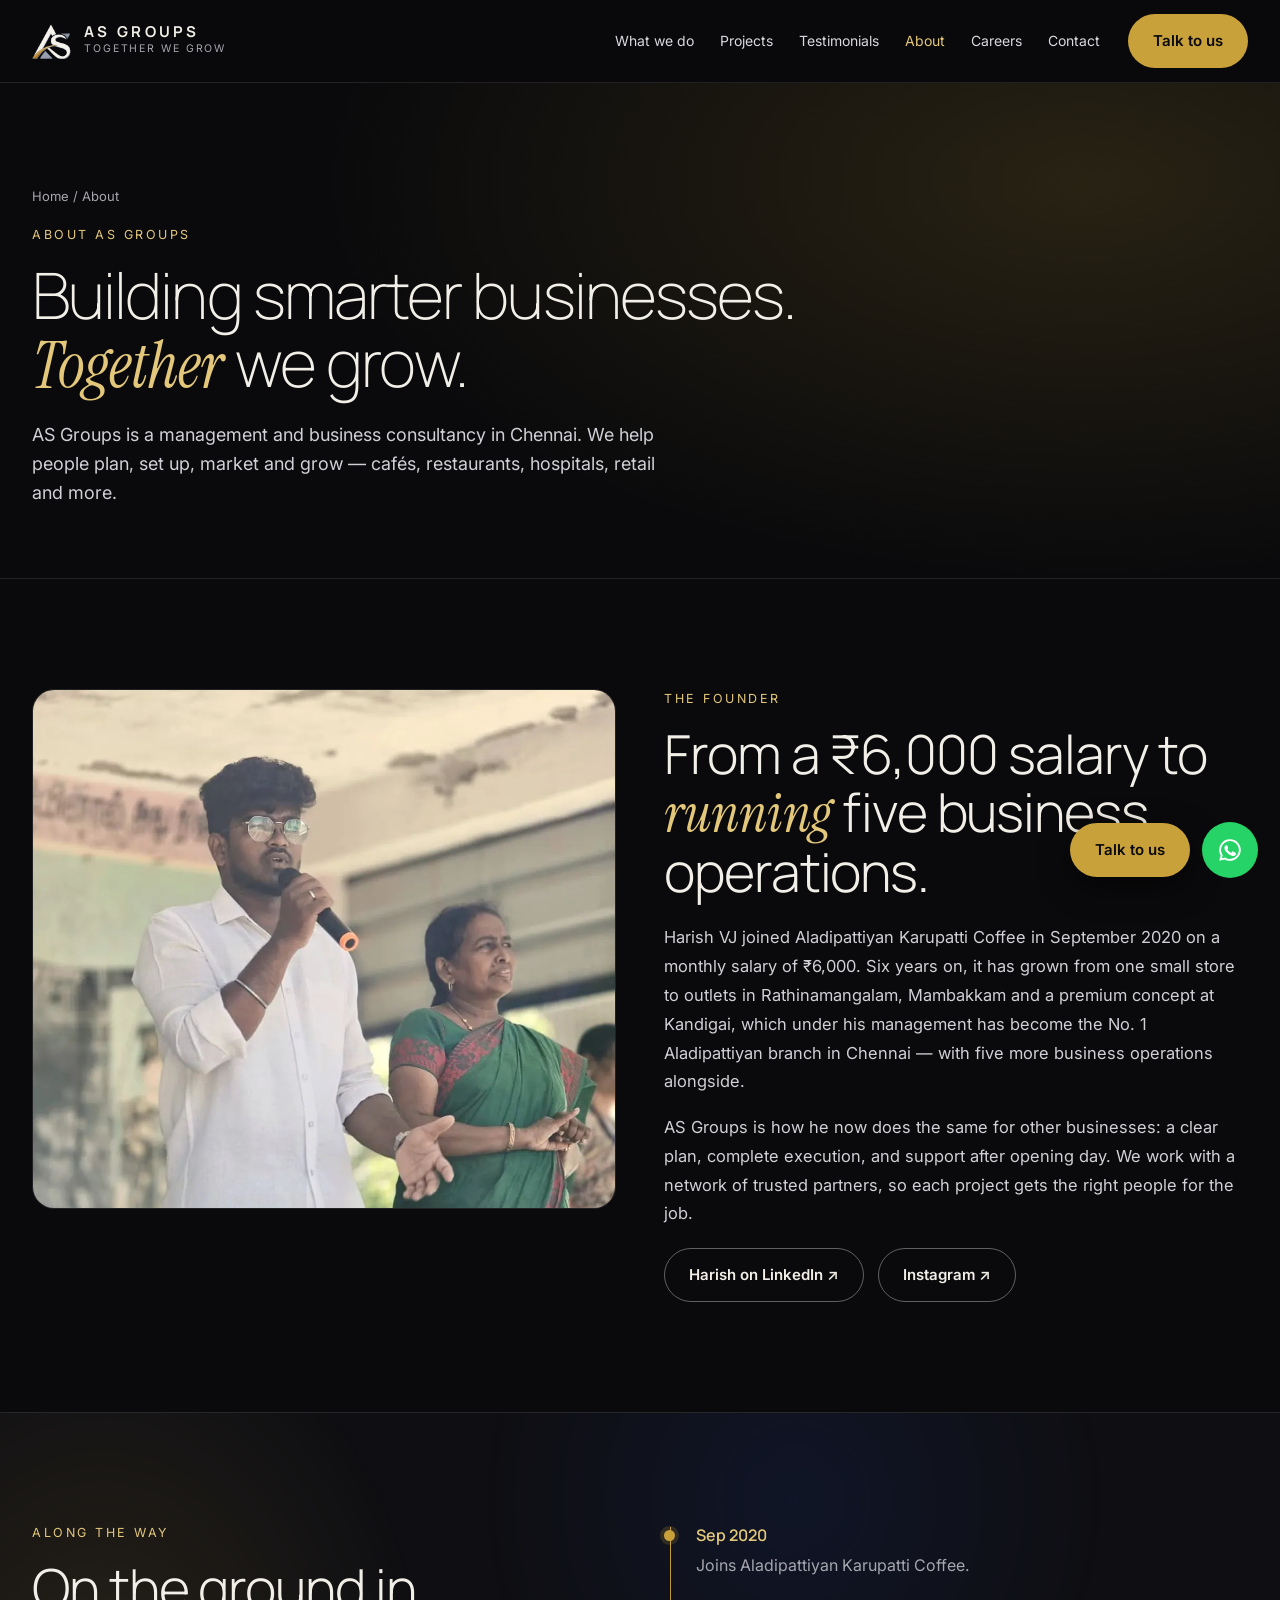
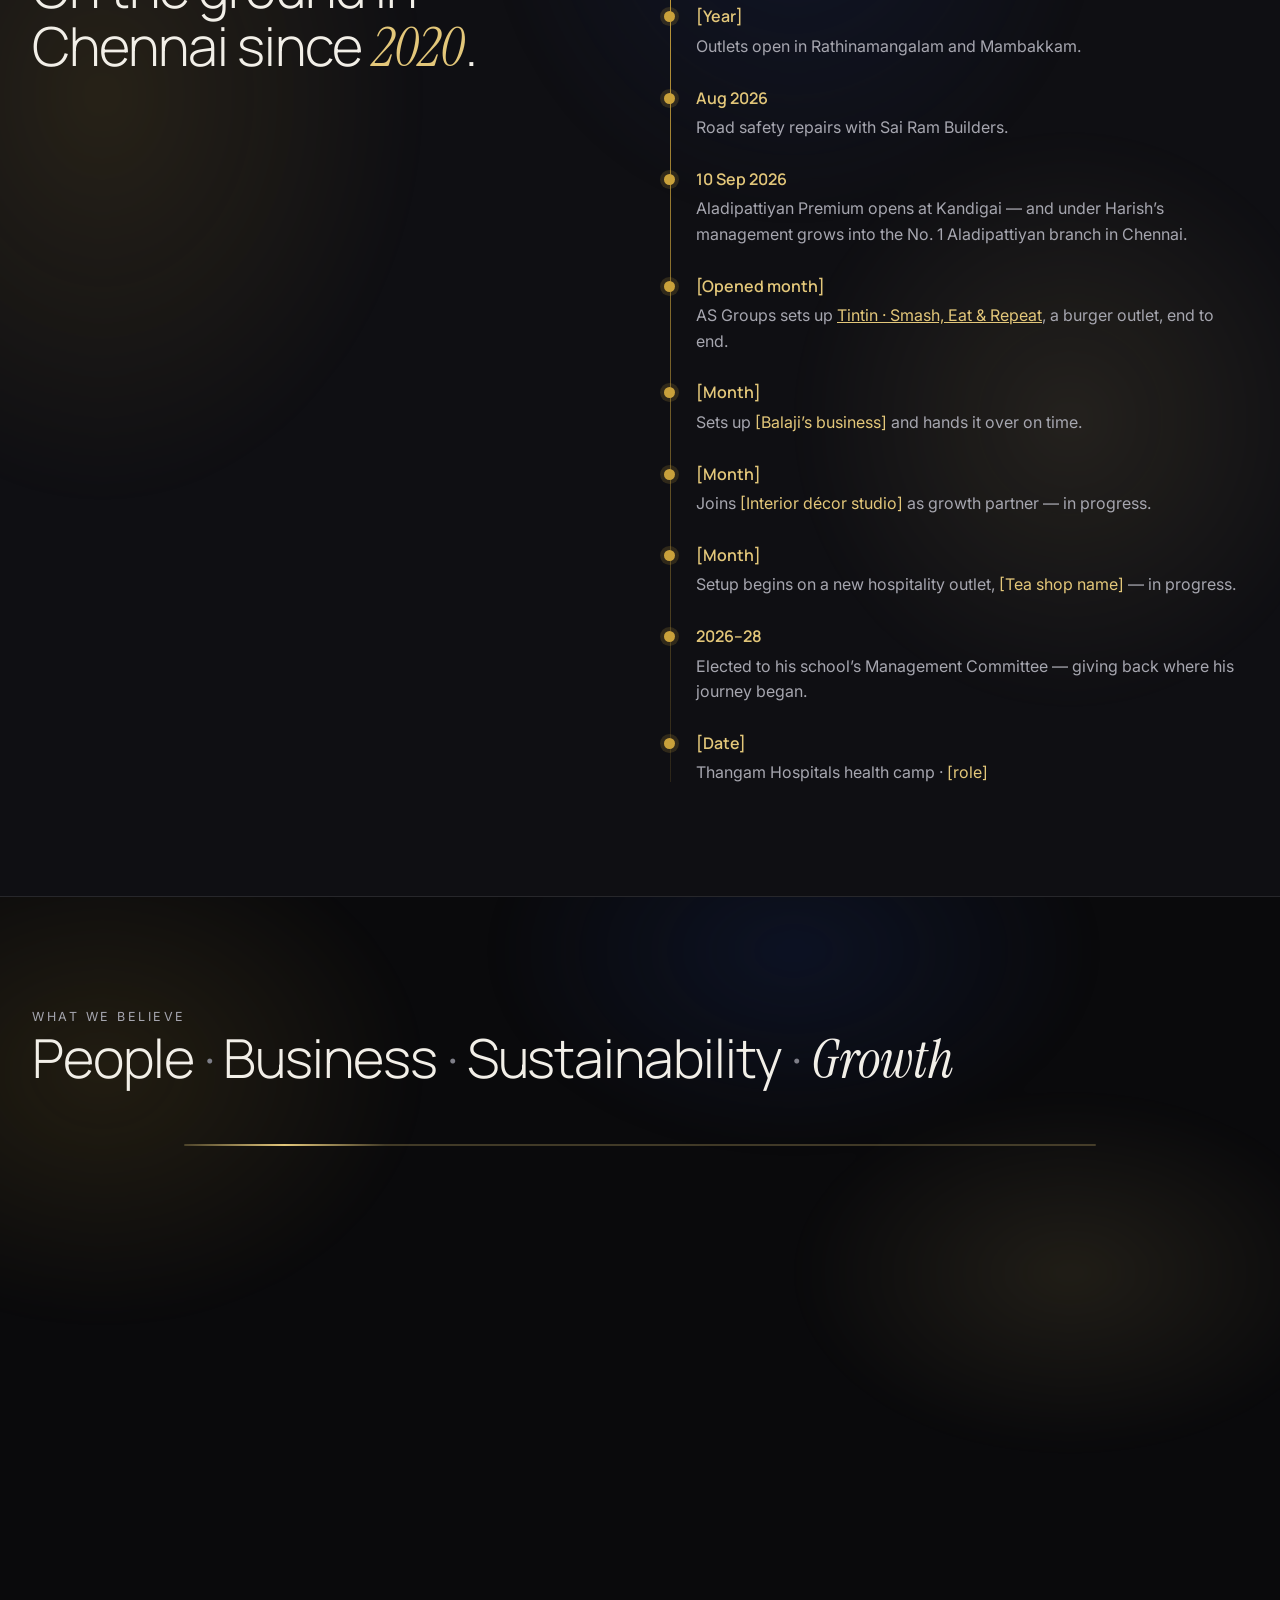
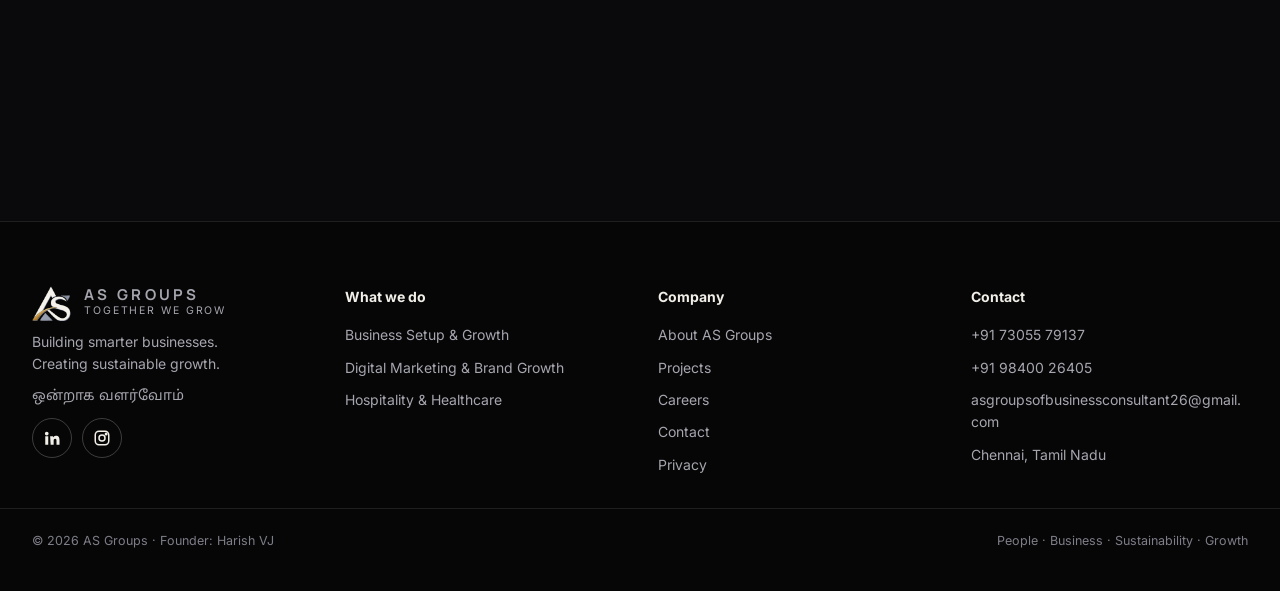
==== commit 4633cde0: "About page: values light up in turn on a partner-network line, timeline draws itself, soft glowing b" ====
--- a/about.html
+++ b/about.html
@@ -41,32 +41,27 @@
     </div>
   </div>
 </section>
-<section class="section alt">
+<section class="section alt glowbg">
   <div class="wrap split">
     <div class="reveal"><p class="eyebrow">Along the way</p><h2 class="h2">On the ground in Chennai since <span class="serif">2020</span>.</h2></div>
     <div class="timeline reveal d1">
-      <div><b>Sep 2020</b><p>Joins Aladipattiyan Karupatti Coffee.</p></div>
-      <div><b>[Year]</b><p>Outlets open in Rathinamangalam and Mambakkam.</p></div>
-      <div><b>Aug 2026</b><p>Road safety repairs with Sai Ram Builders.</p></div>
-      <div><b>10 Sep 2026</b><p>Aladipattiyan Premium opens at Kandigai — and under Harish’s management grows into the No. 1 Aladipattiyan branch in Chennai.</p></div>
-      <div><b><span class="ph">[Opened month]</span></b><p>AS Groups sets up <a href="projects.html">Tintin · Smash, Eat &amp; Repeat</a>, a burger outlet, end to end.</p></div>
-      <div><b><span class="ph">[Month]</span></b><p>Sets up <span class="ph">[Balaji’s business]</span> and hands it over on time.</p></div>
-      <div><b><span class="ph">[Month]</span></b><p>Joins <span class="ph">[Interior décor studio]</span> as growth partner — in progress.</p></div>
-      <div><b><span class="ph">[Month]</span></b><p>Setup begins on a new hospitality outlet, <span class="ph">[Tea shop name]</span> — in progress.</p></div>
-      <div><b>2026–28</b><p>Elected to his school’s Management Committee — giving back where his journey began.</p></div>
-      <div><b>[Date]</b><p>Thangam Hospitals health camp · <span class="ph">[role]</span></p></div>
+      <div style="--k:0"><b>Sep 2020</b><p>Joins Aladipattiyan Karupatti Coffee.</p></div>
+      <div style="--k:1"><b>[Year]</b><p>Outlets open in Rathinamangalam and Mambakkam.</p></div>
+      <div style="--k:2"><b>Aug 2026</b><p>Road safety repairs with Sai Ram Builders.</p></div>
+      <div style="--k:3"><b>10 Sep 2026</b><p>Aladipattiyan Premium opens at Kandigai — and under Harish’s management grows into the No. 1 Aladipattiyan branch in Chennai.</p></div>
+      <div style="--k:4"><b><span class="ph">[Opened month]</span></b><p>AS Groups sets up <a href="projects.html">Tintin · Smash, Eat &amp; Repeat</a>, a burger outlet, end to end.</p></div>
+      <div style="--k:5"><b><span class="ph">[Month]</span></b><p>Sets up <span class="ph">[Balaji’s business]</span> and hands it over on time.</p></div>
+      <div style="--k:6"><b><span class="ph">[Month]</span></b><p>Joins <span class="ph">[Interior décor studio]</span> as growth partner — in progress.</p></div>
+      <div style="--k:7"><b><span class="ph">[Month]</span></b><p>Setup begins on a new hospitality outlet, <span class="ph">[Tea shop name]</span> — in progress.</p></div>
+      <div style="--k:8"><b>2026–28</b><p>Elected to his school’s Management Committee — giving back where his journey began.</p></div>
+      <div style="--k:9"><b>[Date]</b><p>Thangam Hospitals health camp · <span class="ph">[role]</span></p></div>
     </div>
   </div>
 </section>
-<section class="section">
+<section class="section glowbg values">
   <div class="wrap">
-    <div class="section-head reveal"><div><p class="eyebrow">What we believe</p><h2 class="h2">People · Business · Sustainability · <span class="serif">Growth</span></h2></div></div>
-    <div class="svc-list">
-      <div class="svc reveal"><h3>People</h3><p>Good businesses are built by people who are looked after.</p></div>
-      <div class="svc reveal d1"><h3>Business</h3><p>Clear numbers and a clear plan before any money is spent.</p></div>
-      <div class="svc reveal d2"><h3>Sustainability</h3><p>Growth that lasts, not a rush that burns out.</p></div>
-      <div class="svc reveal d3"><h3>Growth</h3><p>We measure our work by how your business does after we start.</p></div>
-    </div>
+    <div class="section-head reveal"><div><p class="eyebrow">What we believe</p><h2 class="h2"><span class="vw" style="--i:0">People</span> <span class="dotsep">·</span> <span class="vw" style="--i:1">Business</span> <span class="dotsep">·</span> <span class="vw" style="--i:2">Sustainability</span> <span class="dotsep">·</span> <span class="vw" style="--i:3"><span class=serif>Growth</span></span></h2></div></div>
+    <div class="network"><div class="netbar" aria-hidden="true"><i></i></div><div class="tiles"><div class="tile value reveal" style="--i:0"><span class="tnum" aria-hidden="true">01</span><span class="trule" aria-hidden="true"></span><h3>People</h3><p>Good businesses are built by people who are looked after.</p></div><div class="tile value reveal" style="--i:1"><span class="tnum" aria-hidden="true">02</span><span class="trule" aria-hidden="true"></span><h3>Business</h3><p>Clear numbers and a clear plan before any money is spent.</p></div><div class="tile value reveal" style="--i:2"><span class="tnum" aria-hidden="true">03</span><span class="trule" aria-hidden="true"></span><h3>Sustainability</h3><p>Growth that lasts, not a rush that burns out.</p></div><div class="tile value reveal" style="--i:3"><span class="tnum" aria-hidden="true">04</span><span class="trule" aria-hidden="true"></span><h3>Growth</h3><p>We measure our work by how your business does after we start.</p></div></div></div>
   </div>
 </section>
 <section class="section" style="padding-top:0">
--- a/css/styles.css
+++ b/css/styles.css
@@ -649,3 +649,31 @@
 .or { display: flex; align-items: center; gap: 12px; font-size: 12px; letter-spacing: .14em; text-transform: uppercase; color: var(--muted-2); }
 .or::before, .or::after { content: ''; flex: 1; height: 1px; background: var(--line); }
 @media (max-width: 420px) { .voice .bars { display: none; } }
+
+/* About page (11 Nov): drifting glow behind sections, values that light up in turn,
+   and a timeline whose line draws down with each milestone arriving after it. */
+.glowbg { position: relative; overflow: hidden; isolation: isolate; }
+.glowbg::before { content: ''; position: absolute; z-index: -1; inset: -10%; pointer-events: none;
+  background:
+    radial-gradient(30% 45% at 15% 30%, rgba(201,161,59,.13), rgba(201,161,59,0) 70%),
+    radial-gradient(26% 32% at 78% 55%, rgba(227,199,122,.10), rgba(227,199,122,0) 70%),
+    radial-gradient(28% 35% at 60% 15%, rgba(19,34,79,.35), rgba(19,34,79,0) 70%);
+  filter: blur(10px); animation: glowdrift 18s ease-in-out infinite alternate; }
+.values .h2 { line-height: 1.15; }
+.values .dotsep { color: var(--muted-2); }
+.vw { transition: color .4s ease; animation: vwlight 8s ease-in-out infinite; animation-delay: calc(var(--i) * 2s); }
+.vw .serif { color: inherit; }
+@keyframes vwlight { 0%, 30%, 100% { color: var(--text); text-shadow: none; } 6%, 22% { color: var(--gold-light); text-shadow: 0 0 24px rgba(227,199,122,.35); } }
+.tile.value { animation: valuelight 8s ease-in-out infinite; animation-delay: calc(var(--i) * 2s); }
+@keyframes valuelight { 0%, 30%, 100% { border-color: var(--line); box-shadow: none; } 6%, 22% { border-color: rgba(227,199,122,.7); box-shadow: 0 0 0 1px rgba(227,199,122,.35), 0 0 30px rgba(201,161,59,.15); } }
+.tile.value:hover { animation: none; }
+.timeline { border-left: 0; position: relative; }
+.timeline::before { content: ''; position: absolute; left: 0; top: 4px; bottom: 4px; width: 1px; background: linear-gradient(180deg, var(--gold), rgba(201,161,59,.15)); transform-origin: top; transform: scaleY(0); transition: transform 2.4s cubic-bezier(.6,0,.2,1) .2s; }
+.timeline.is-in::before, html:not(.js) .timeline::before { transform: scaleY(1); }
+.js .timeline > div { opacity: 0; transform: translateX(-14px); transition: opacity .6s ease, transform .6s var(--ease); }
+.timeline.is-in > div { opacity: 1; transform: none; }
+.timeline > div:nth-child(n) { transition-delay: calc(.35s + var(--k, 0) * .18s); }
+.timeline > div::before { transform: scale(0); transition: transform .4s cubic-bezier(.3,1.6,.5,1); transition-delay: inherit; }
+.timeline.is-in > div::before { transform: scale(1); }
+.timeline > div:hover b { color: var(--text); }
+@media (prefers-reduced-motion: reduce) { .timeline::before { transform: none; } .js .timeline > div { opacity: 1; transform: none; } .timeline > div::before { transform: none; } }
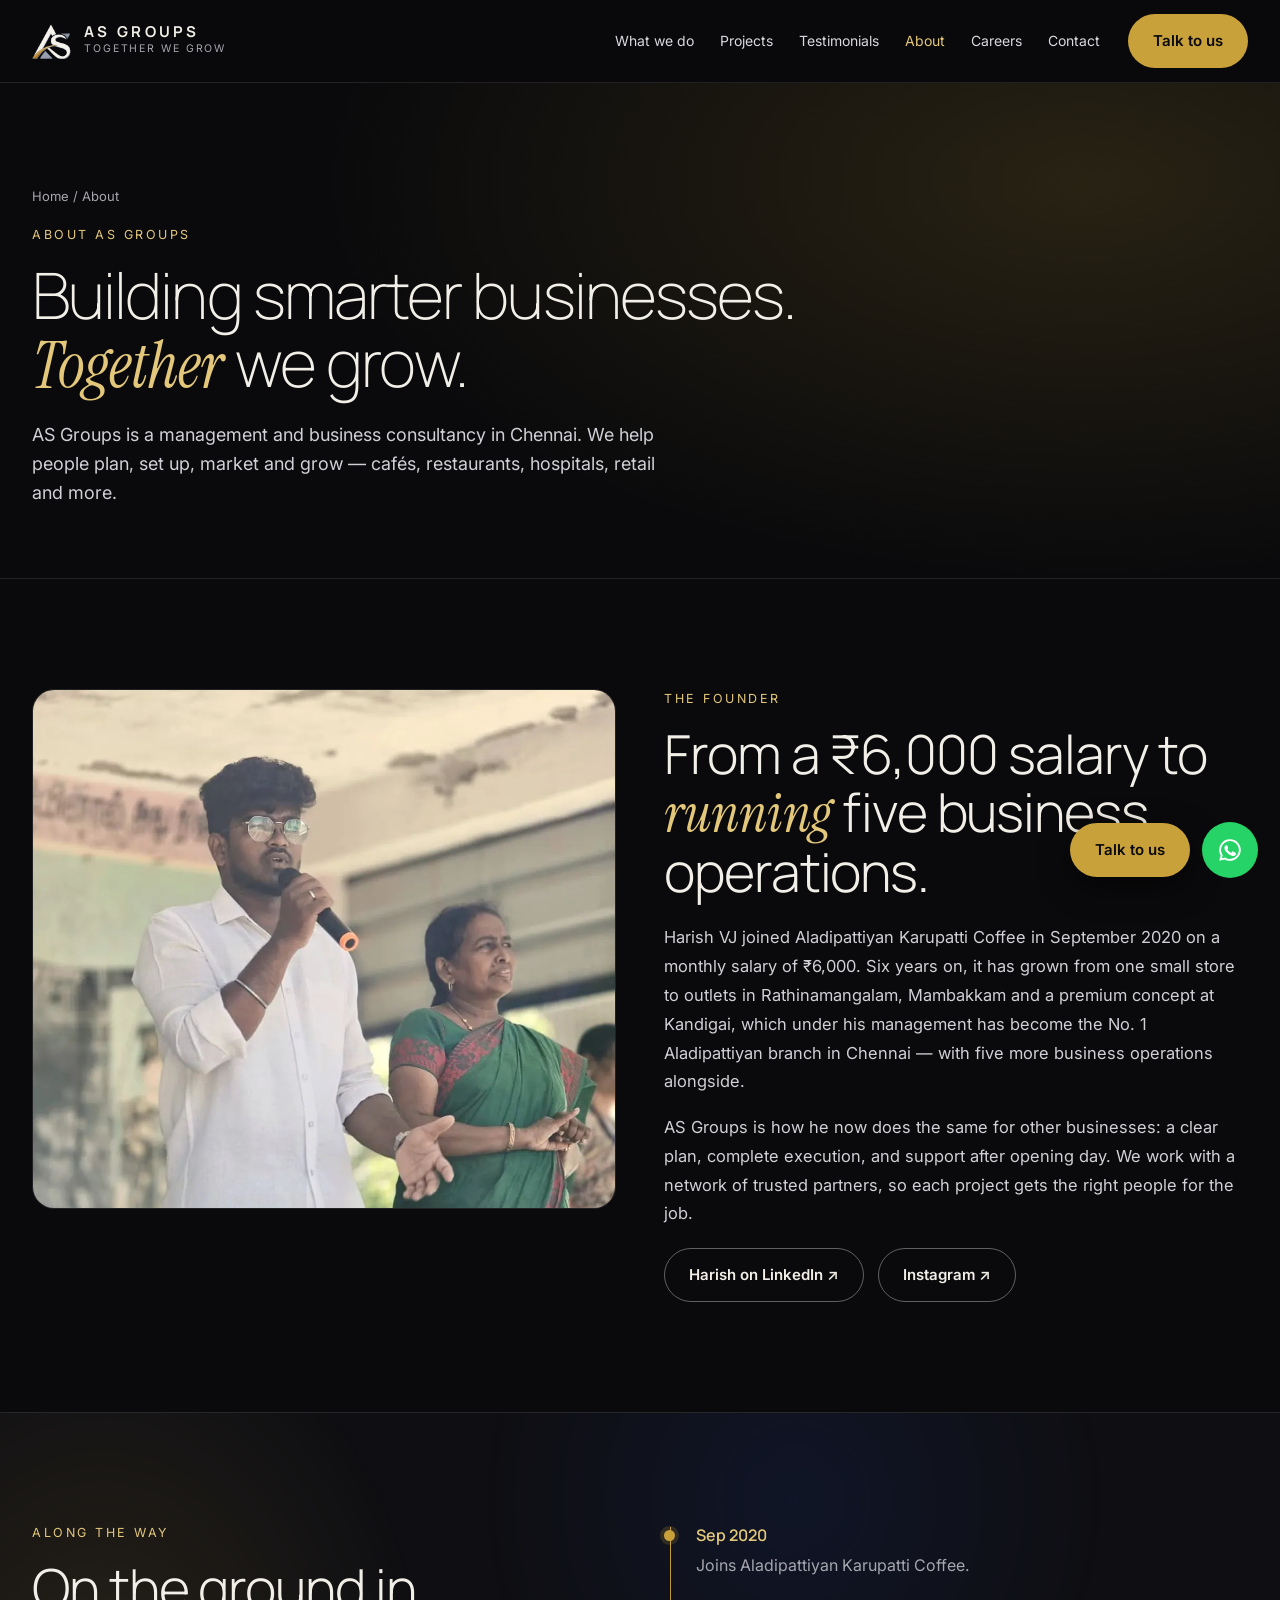
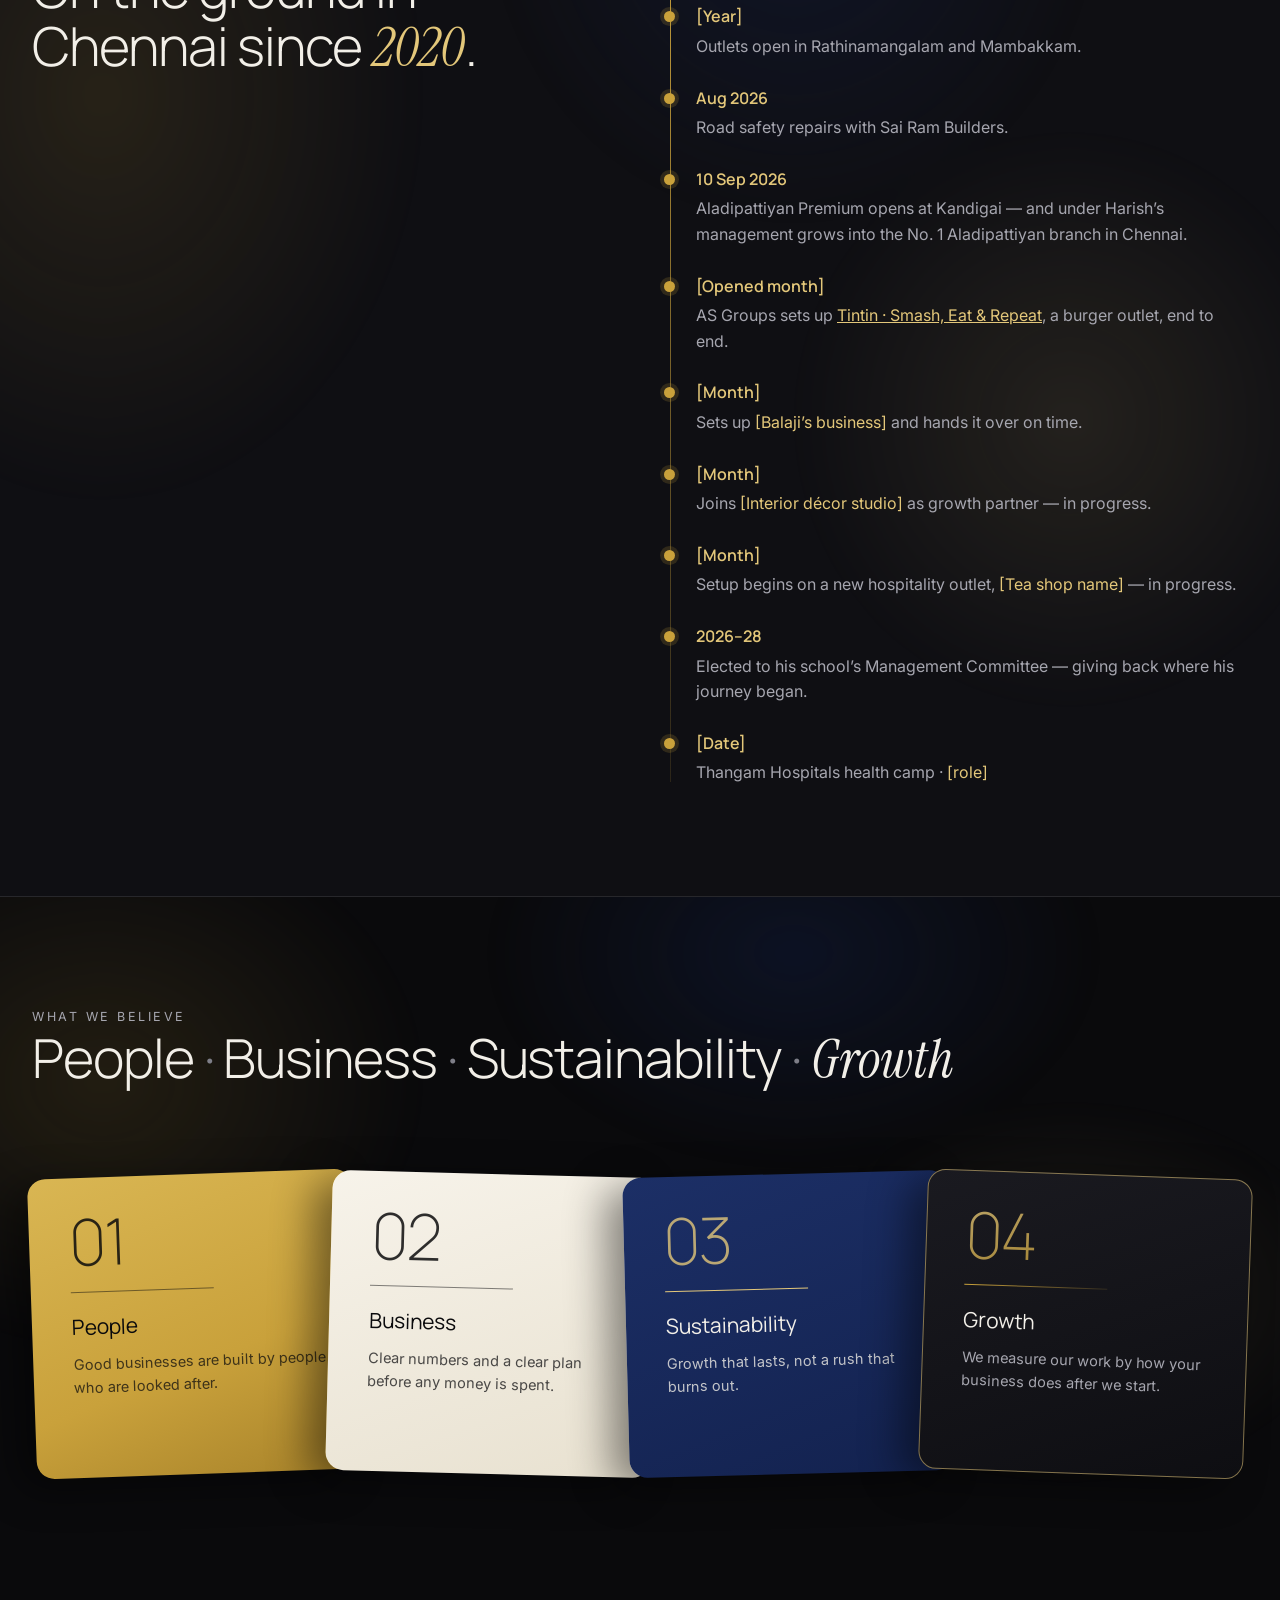
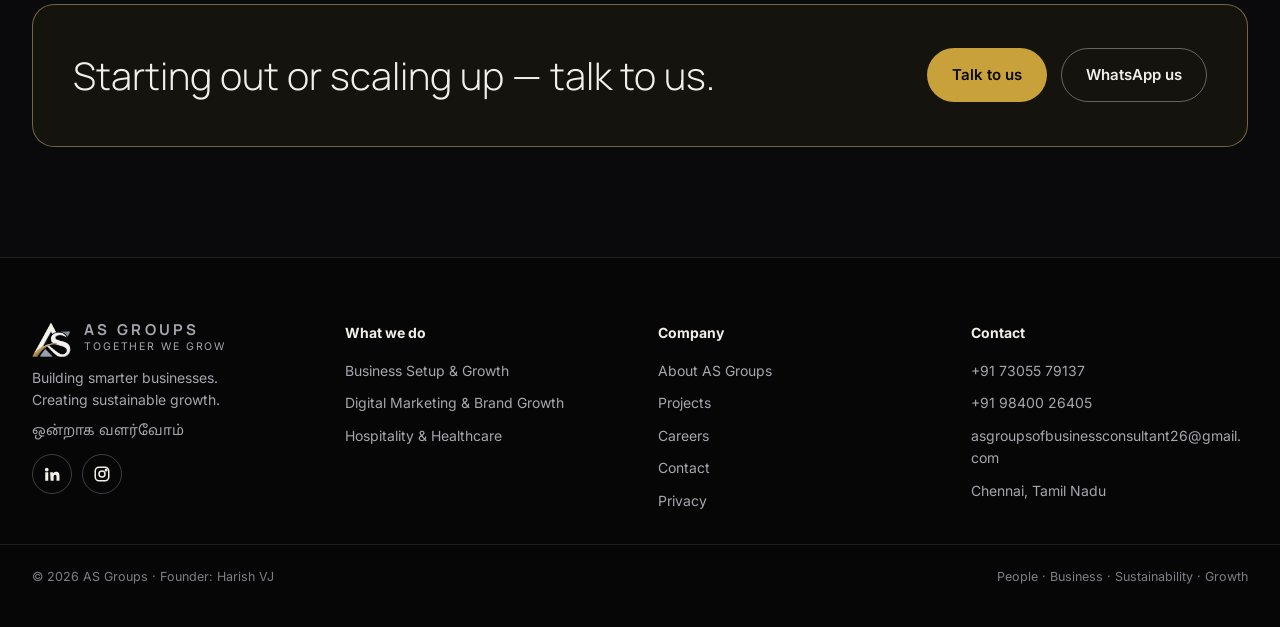
==== commit e9ea647b: "About · What we believe: four coloured cards slide in from the right and overlap, no connecting line" ====
--- a/about.html
+++ b/about.html
@@ -61,7 +61,7 @@
 <section class="section glowbg values">
   <div class="wrap">
     <div class="section-head reveal"><div><p class="eyebrow">What we believe</p><h2 class="h2"><span class="vw" style="--i:0">People</span> <span class="dotsep">·</span> <span class="vw" style="--i:1">Business</span> <span class="dotsep">·</span> <span class="vw" style="--i:2">Sustainability</span> <span class="dotsep">·</span> <span class="vw" style="--i:3"><span class=serif>Growth</span></span></h2></div></div>
-    <div class="network"><div class="netbar" aria-hidden="true"><i></i></div><div class="tiles"><div class="tile value reveal" style="--i:0"><span class="tnum" aria-hidden="true">01</span><span class="trule" aria-hidden="true"></span><h3>People</h3><p>Good businesses are built by people who are looked after.</p></div><div class="tile value reveal" style="--i:1"><span class="tnum" aria-hidden="true">02</span><span class="trule" aria-hidden="true"></span><h3>Business</h3><p>Clear numbers and a clear plan before any money is spent.</p></div><div class="tile value reveal" style="--i:2"><span class="tnum" aria-hidden="true">03</span><span class="trule" aria-hidden="true"></span><h3>Sustainability</h3><p>Growth that lasts, not a rush that burns out.</p></div><div class="tile value reveal" style="--i:3"><span class="tnum" aria-hidden="true">04</span><span class="trule" aria-hidden="true"></span><h3>Growth</h3><p>We measure our work by how your business does after we start.</p></div></div></div>
+    <div class="fan"><div class="tile value reveal c1" style="--i:0"><span class="tnum" aria-hidden="true">01</span><span class="trule" aria-hidden="true"></span><h3>People</h3><p>Good businesses are built by people who are looked after.</p></div><div class="tile value reveal c2" style="--i:1"><span class="tnum" aria-hidden="true">02</span><span class="trule" aria-hidden="true"></span><h3>Business</h3><p>Clear numbers and a clear plan before any money is spent.</p></div><div class="tile value reveal c3" style="--i:2"><span class="tnum" aria-hidden="true">03</span><span class="trule" aria-hidden="true"></span><h3>Sustainability</h3><p>Growth that lasts, not a rush that burns out.</p></div><div class="tile value reveal c4" style="--i:3"><span class="tnum" aria-hidden="true">04</span><span class="trule" aria-hidden="true"></span><h3>Growth</h3><p>We measure our work by how your business does after we start.</p></div></div>
   </div>
 </section>
 <section class="section" style="padding-top:0">
--- a/css/styles.css
+++ b/css/styles.css
@@ -677,3 +677,36 @@
 .timeline.is-in > div::before { transform: scale(1); }
 .timeline > div:hover b { color: var(--text); }
 @media (prefers-reduced-motion: reduce) { .timeline::before { transform: none; } .js .timeline > div { opacity: 1; transform: none; } .timeline > div::before { transform: none; } }
+
+/* About · What we believe (11 Nov, v2): four coloured cards that slide in from the right one
+   after another and overlap like a fanned hand. No connecting line. The card whose word is
+   lit in the heading rises a little. */
+.fan { display: flex; padding: 30px 0 20px; }
+.fan .tile.value { flex: 1 1 0; min-width: 0; min-height: 300px; margin-left: -28px; padding: 32px 30px 30px 40px; border-radius: 18px; border: 0; box-shadow: -18px 10px 40px rgba(0,0,0,.45); animation: valuelift 8s ease-in-out infinite; animation-delay: calc(var(--i) * 2s); }
+.fan .tile.value:first-child { margin-left: 0; }
+.fan .tile.value::before, .fan .tile.value::after { display: none; }
+.fan .c1 { background: linear-gradient(160deg, #D9B653, var(--gold) 60%, #A8832A); color: var(--ink); transform: rotate(-2deg); z-index: 1; }
+.fan .c2 { background: linear-gradient(160deg, #F7F3EA, #E8E1D0); color: var(--ink); transform: rotate(1.5deg); z-index: 2; }
+.fan .c3 { background: linear-gradient(160deg, #1C2F66, var(--navy)); color: var(--text); transform: rotate(-1.5deg); z-index: 3; }
+.fan .c4 { background: linear-gradient(160deg, #1A1A20, #0E0E12); color: var(--text); transform: rotate(2deg); z-index: 4; outline: 1px solid rgba(227,199,122,.55); outline-offset: -1px; }
+.fan .c1 p, .fan .c2 p { color: rgba(10,10,12,.72); }
+.fan .c3 p { color: rgba(242,239,232,.78); }
+.fan .c1 .tnum, .fan .c2 .tnum { background: none; -webkit-background-clip: border-box; background-clip: border-box; color: rgba(10,10,12,.85); opacity: 1; }
+.fan .c3 .tnum { color: var(--gold-light); background: none; -webkit-background-clip: border-box; background-clip: border-box; }
+.fan .c1 .trule, .fan .c2 .trule { background: rgba(10,10,12,.5); }
+.fan .c3 .trule { background: var(--gold-light); }
+/* slide in from the right, one after another */
+.js .fan .tile.value.reveal { opacity: 0; transform: translateX(140px) rotate(6deg); transition: transform 1s var(--ease), opacity .7s ease, box-shadow .35s ease; transition-delay: calc(var(--i) * .22s); }
+.js .fan .c1.reveal.is-in { opacity: 1; transform: rotate(-2deg); }
+.js .fan .c2.reveal.is-in { opacity: 1; transform: rotate(1.5deg); }
+.js .fan .c3.reveal.is-in { opacity: 1; transform: rotate(-1.5deg); }
+.js .fan .c4.reveal.is-in { opacity: 1; transform: rotate(2deg); }
+@keyframes valuelift { 0%, 30%, 100% { translate: 0 0; } 8%, 22% { translate: 0 -14px; } }
+.fan .tile.value:hover, .js .fan .tile.value.reveal.is-in:hover { z-index: 10; transform: rotate(0deg) scale(1.04); animation: none; translate: 0 -16px; box-shadow: 0 30px 60px rgba(0,0,0,.55), 0 0 0 2px var(--gold); transition-delay: 0s; }
+@media (max-width: 860px) {
+  .fan { flex-direction: column; padding-top: 10px; }
+  .fan .tile.value { flex: 0 0 auto; margin-left: 0; margin-top: -22px; min-height: 0; padding: 26px 24px 34px; }
+  .fan .tile.value:first-child { margin-top: 0; }
+  .js .fan .tile.value.reveal:not(.is-in) { transform: translateX(80px) rotate(4deg); }
+}
+@media (prefers-reduced-motion: reduce) { .fan .tile.value { animation: none; } .js .fan .tile.value.reveal { opacity: 1; transform: none; } }
